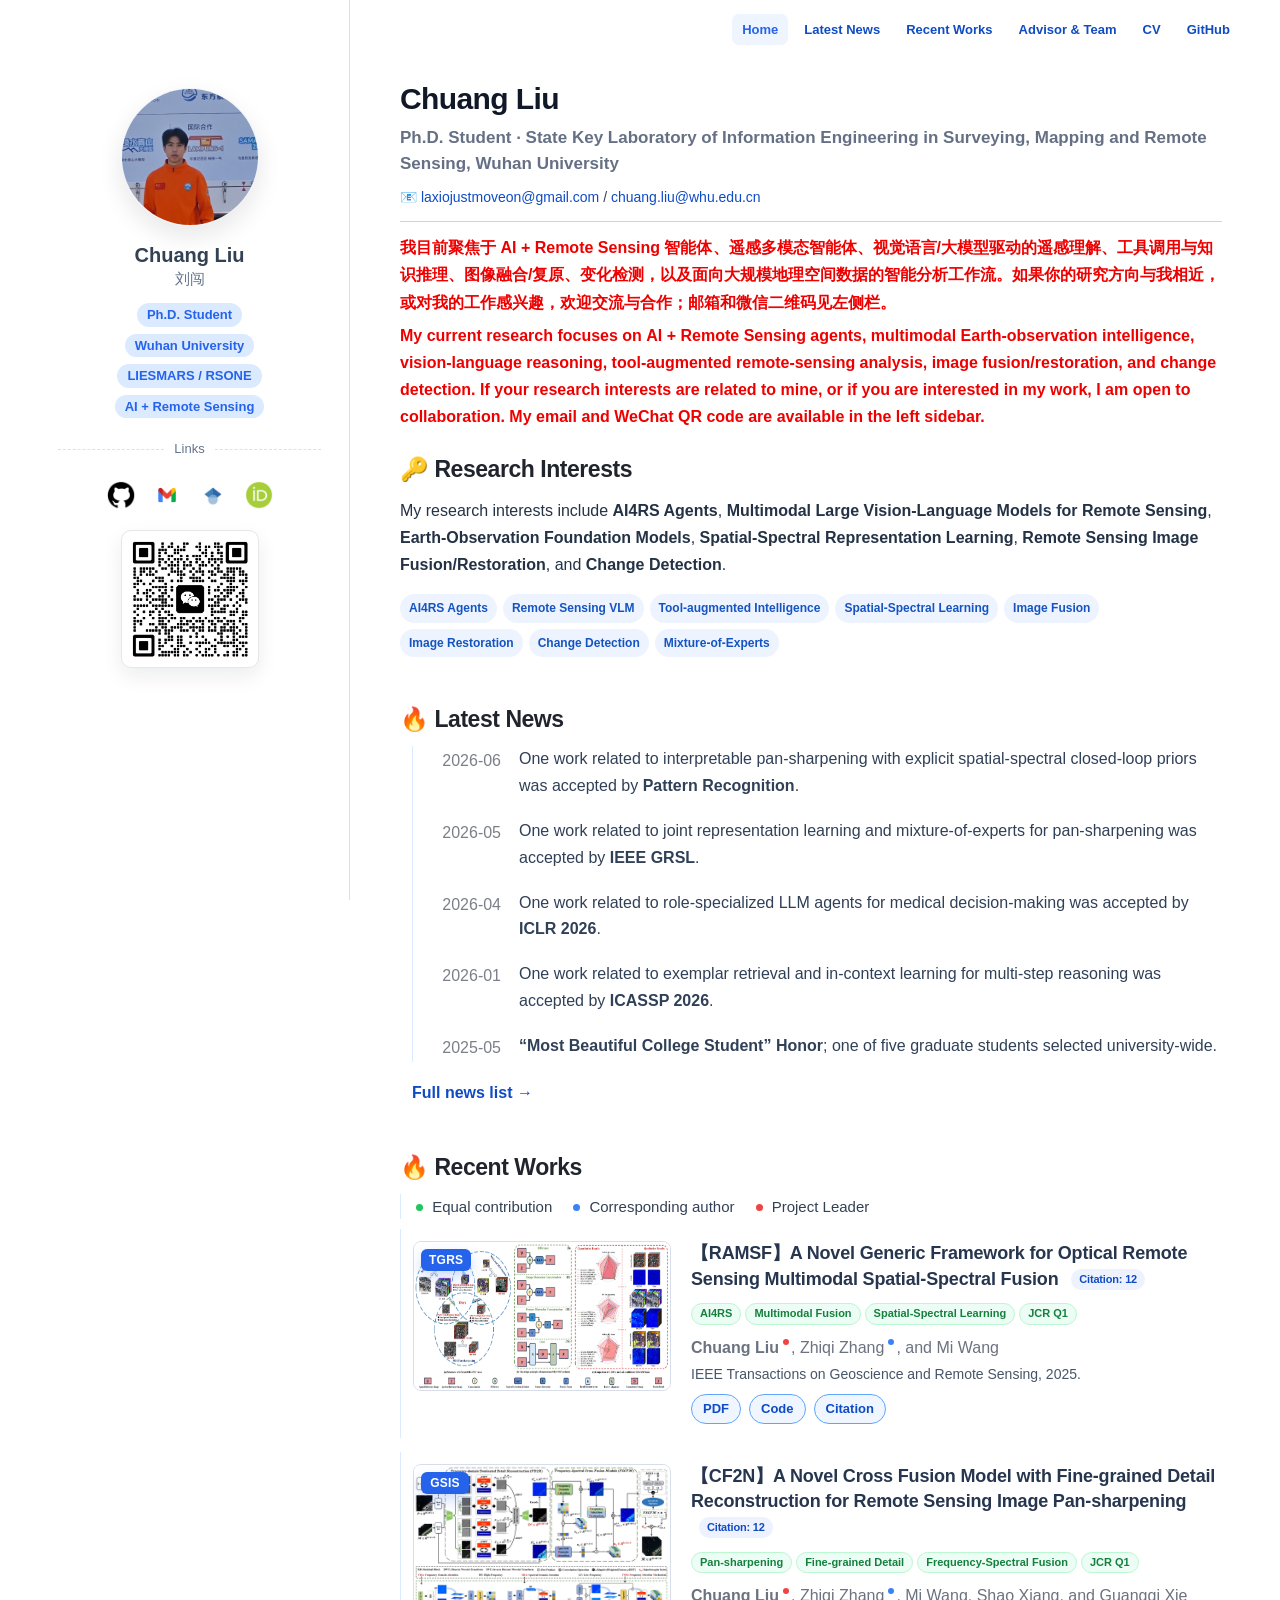
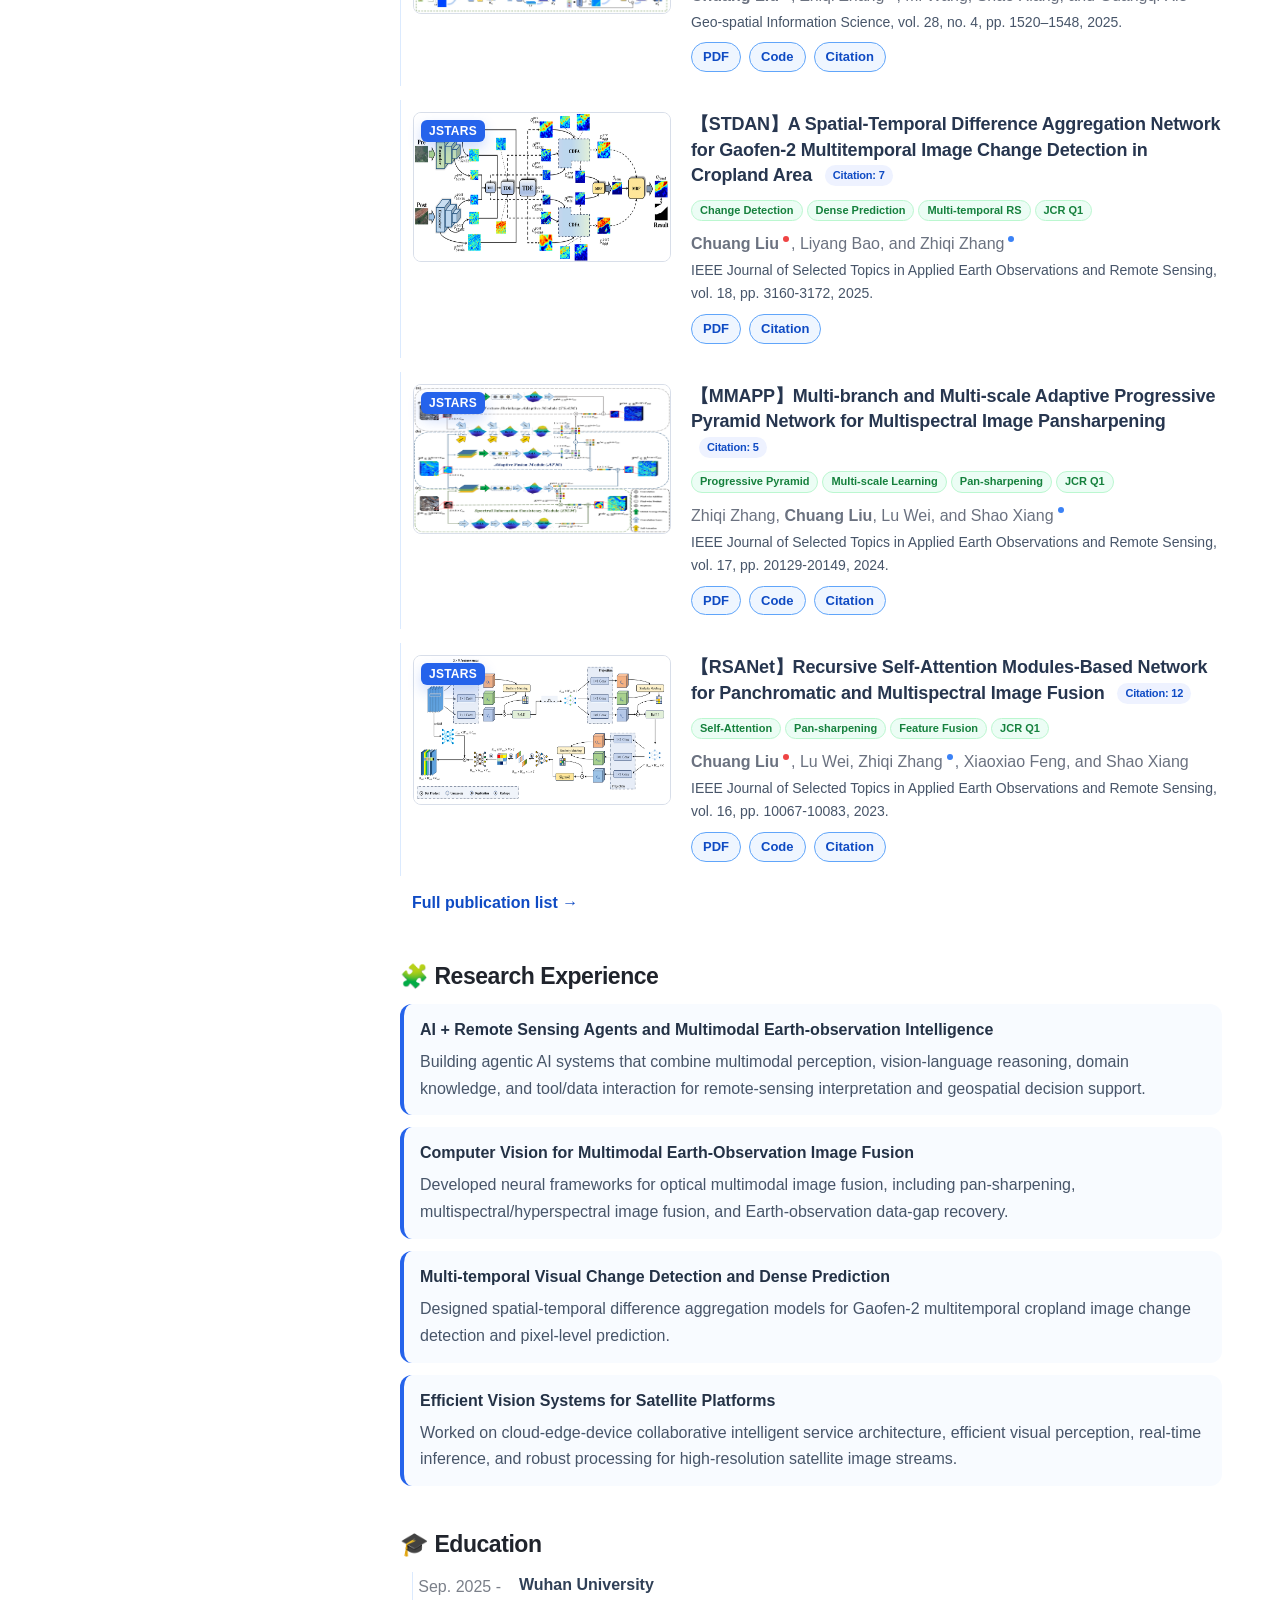
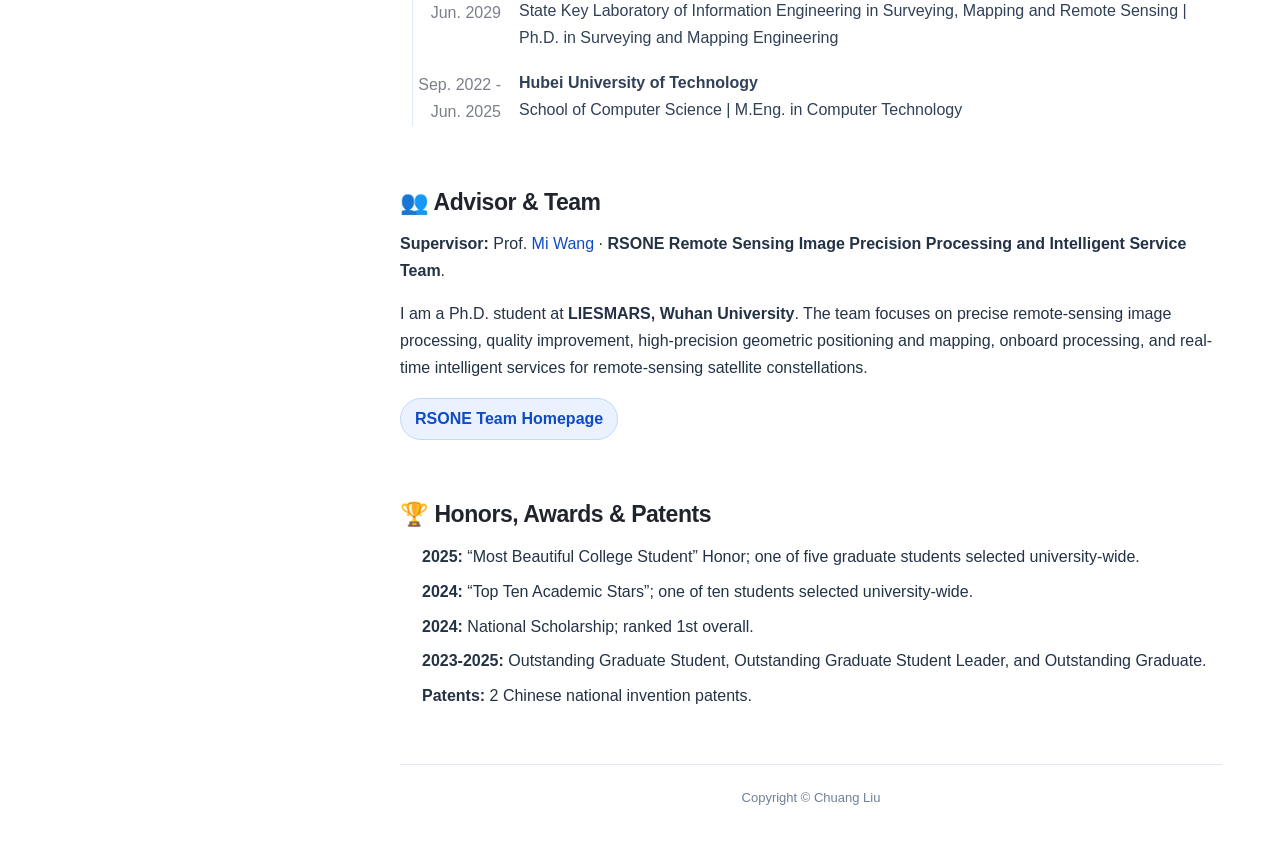
==== index.html @ 135b4ab1 "Initial homepage" ====
<!DOCTYPE html>

<html lang="en">
<head>
<meta charset="utf-8"/>
<meta content="width=device-width, initial-scale=1.0" name="viewport"/>
<meta content="Chuang Liu" name="author"/>
<meta content="Academic homepage of Chuang Liu, Ph.D. student at Wuhan University, focusing on AI + Remote Sensing agents and multimodal Earth-observation intelligence." name="description"/>
<title>Chuang Liu (刘闯)</title>
<link href="./files/materialize.min.css" media="screen,projection" rel="stylesheet" type="text/css"/>
<link href="./files/style.css" media="screen,projection" rel="stylesheet" type="text/css"/>
<link href="./files/custom.css" media="screen,projection" rel="stylesheet" type="text/css"/>
<link href="./images/favicon.svg" rel="shortcut icon"/>
</head>
<body class="split-layout">
<aside aria-label="Profile sidebar" class="profile-sidebar">
<img alt="Chuang Liu profile photo" class="sidebar-photo" src="./images/profile.jpg"/>
<h2 class="sidebar-name">Chuang Liu</h2>
<div class="sidebar-cn">刘闯</div>
<div class="side-badges">
<span>Ph.D. Student</span>
<span>Wuhan University</span>
<span>LIESMARS / RSONE</span>
<span>AI + Remote Sensing</span>
</div>
<div class="sidebar-divider"><span>Links</span></div>
<div class="sidebar-links">
<a href="https://github.com/JUSTM0VE0N" rel="noopener" target="_blank" title="GitHub"><img alt="GitHub" src="./images/icon-github.png"/></a>
<a href="mailto:laxiojustmoveon@gmail.com" title="Email"><img alt="Email" src="./images/icon-email.png"/></a>
<a href="https://scholar.google.com.hk/citations?user=1uEs4R8AAAAJ&amp;hl=zh-CN" rel="noopener" target="_blank" title="Google Scholar"><img alt="Google Scholar" src="./images/icon-google-scholar.png"/></a>
<a href="https://orcid.org/0009-0001-8246-3417" rel="noopener" target="_blank" title="ORCID"><img alt="ORCID" src="./images/icon-orcid.png"/></a>
</div>
<div aria-label="WeChat QR code" class="wechat-qr-block">
<img alt="WeChat QR code" src="./images/wechat-qr.jpg"/>
</div>
</aside>
<main class="main-panel">
<nav aria-label="Main navigation" class="top-menu">
<a class="active" href="#home">Home</a>
<a href="#news">Latest News</a>
<a href="#recent_works">Recent Works</a>
<a href="#team">Advisor &amp; Team</a>
<a href="./cv.html">CV</a>
<a class="github-mini" href="https://github.com/JUSTM0VE0N" rel="noopener" target="_blank" title="GitHub">GitHub</a>
</nav>
<section class="content-section intro-section scrollspy" id="home">
<h1>Chuang Liu</h1>
<p class="intro-role"><b>Ph.D. Student</b> · State Key Laboratory of Information Engineering in Surveying, Mapping and Remote Sensing, Wuhan University</p>
<p class="intro-email">📧 <a href="mailto:laxiojustmoveon@gmail.com">laxiojustmoveon@gmail.com</a> / <a href="mailto:chuang.liu@whu.edu.cn">chuang.liu@whu.edu.cn</a></p>
<div class="recruiting-note">
<p>我目前聚焦于 <b>AI + Remote Sensing 智能体</b>、遥感多模态智能体、视觉语言/大模型驱动的遥感理解、工具调用与知识推理、图像融合/复原、变化检测，以及面向大规模地理空间数据的智能分析工作流。如果你的研究方向与我相近，或对我的工作感兴趣，欢迎交流与合作；邮箱和微信二维码见左侧栏。</p>
<p>My current research focuses on <b>AI + Remote Sensing agents</b>, multimodal Earth-observation intelligence, vision-language reasoning, tool-augmented remote-sensing analysis, image fusion/restoration, and change detection. If your research interests are related to mine, or if you are interested in my work, I am open to collaboration. My email and WeChat QR code are available in the left sidebar.</p>
</div>
<h2>🔑 Research Interests</h2>
<p>My research interests include <b>AI4RS Agents</b>, <b>Multimodal Large Vision-Language Models for Remote Sensing</b>, <b>Earth-Observation Foundation Models</b>, <b>Spatial-Spectral Representation Learning</b>, <b>Remote Sensing Image Fusion/Restoration</b>, and <b>Change Detection</b>.</p>
<div class="interest-tags">
<span>AI4RS Agents</span>
<span>Remote Sensing VLM</span>
<span>Tool-augmented Intelligence</span>
<span>Spatial-Spectral Learning</span>
<span>Image Fusion</span>
<span>Image Restoration</span>
<span>Change Detection</span>
<span>Mixture-of-Experts</span>
</div>
</section>
<section class="content-section scrollspy" id="news">
<h2>🔥 Latest News</h2>
<div class="news-timeline">
<div class="news-row"><time>2026-06</time><p>One work related to interpretable pan-sharpening with explicit spatial-spectral closed-loop priors was accepted by <b>Pattern Recognition</b>.</p></div>
        <div class="news-row"><time>2026-05</time><p>One work related to joint representation learning and mixture-of-experts for pan-sharpening was accepted by <b>IEEE GRSL</b>.</p></div>
        <div class="news-row"><time>2026-04</time><p>One work related to role-specialized LLM agents for medical decision-making was accepted by <b>ICLR 2026</b>.</p></div>
        <div class="news-row"><time>2026-01</time><p>One work related to exemplar retrieval and in-context learning for multi-step reasoning was accepted by <b>ICASSP 2026</b>.</p></div>
        <div class="news-row"><time>2025-05</time><p><b>“Most Beautiful College Student” Honor</b>; one of five graduate students selected university-wide.</p></div>
</div>
<p class="full-list-link"><a href="./news.html">Full news list →</a></p>
</section>
<section class="content-section scrollspy" id="recent_works">
<h2>🔥 Recent Works</h2>
<div aria-label="Author role legend" class="paper-legend">
<span><i class="role-dot equal"></i> Equal contribution</span>
<span><i class="role-dot corr"></i> Corresponding author</span>
<span><i class="role-dot lead"></i> Project Leader</span>
</div>
<article class="work-card">
<div class="work-thumb"><span class="venue-badge">TGRS</span><img alt="RAMSF thumbnail" src="./images/ramsf_thumb.png"/></div>
<div class="work-body">
<div class="work-title">【RAMSF】A Novel Generic Framework for Optical Remote Sensing Multimodal Spatial-Spectral Fusion <a class="citation-badge scholar-citation" href="https://scholar.google.com.hk/citations?hl=zh-CN&amp;user=1uEs4R8AAAAJ&amp;view_op=list_works&amp;sortby=pubdate" rel="noopener" target="_blank">Citation: 12</a></div>
<div class="work-tags"><span>AI4RS</span><span>Multimodal Fusion</span><span>Spatial-Spectral Learning</span><span>JCR Q1</span></div>
<div class="work-authors"><b>Chuang Liu</b><sup class="role-dot lead"></sup>, Zhiqi Zhang<sup class="role-dot corr"></sup>, and Mi Wang</div>
<div class="work-venue">IEEE Transactions on Geoscience and Remote Sensing, 2025.</div>
<div class="work-links"><a href="./papers/ramsf.pdf" rel="noopener" target="_blank">PDF</a><a href="https://github.com/JUSTM0VE0N/RAMSF" rel="noopener" target="_blank">Code</a><a href="./citations/ramsf.bib" rel="noopener" target="_blank">Citation</a></div>
</div>
</article>
<article class="work-card">
<div class="work-thumb"><span class="venue-badge">GSIS</span><img alt="CF2N thumbnail" src="./images/cf2n_thumb.png"/></div>
<div class="work-body">
<div class="work-title">【CF2N】A Novel Cross Fusion Model with Fine-grained Detail Reconstruction for Remote Sensing Image Pan-sharpening <a class="citation-badge scholar-citation" href="https://scholar.google.com.hk/citations?hl=zh-CN&amp;user=1uEs4R8AAAAJ&amp;view_op=list_works&amp;sortby=pubdate" rel="noopener" target="_blank">Citation: 12</a></div>
<div class="work-tags"><span>Pan-sharpening</span><span>Fine-grained Detail</span><span>Frequency-Spectral Fusion</span><span>JCR Q1</span></div>
<div class="work-authors"><b>Chuang Liu</b><sup class="role-dot lead"></sup>, Zhiqi Zhang<sup class="role-dot corr"></sup>, Mi Wang, Shao Xiang, and Guangqi Xie</div>
<div class="work-venue">Geo-spatial Information Science, vol. 28, no. 4, pp. 1520&ndash;1548, 2025.</div>
<div class="work-links"><a href="./papers/cf2n.pdf" rel="noopener" target="_blank">PDF</a><a href="https://github.com/JUSTM0VE0N/CF2N" rel="noopener" target="_blank">Code</a><a href="./citations/cf2n.bib" rel="noopener" target="_blank">Citation</a></div>
</div>
</article>
<article class="work-card">
<div class="work-thumb"><span class="venue-badge">JSTARS</span><img alt="STDAN thumbnail" src="./images/stdan_thumb.png"/></div>
<div class="work-body">
<div class="work-title">【STDAN】A Spatial-Temporal Difference Aggregation Network for Gaofen-2 Multitemporal Image Change Detection in Cropland Area <a class="citation-badge scholar-citation" href="https://scholar.google.com.hk/citations?hl=zh-CN&amp;user=1uEs4R8AAAAJ&amp;view_op=list_works&amp;sortby=pubdate" rel="noopener" target="_blank">Citation: 7</a></div>
<div class="work-tags"><span>Change Detection</span><span>Dense Prediction</span><span>Multi-temporal RS</span><span>JCR Q1</span></div>
<div class="work-authors"><b>Chuang Liu</b><sup class="role-dot lead"></sup>, Liyang Bao, and Zhiqi Zhang<sup class="role-dot corr"></sup></div>
<div class="work-venue">IEEE Journal of Selected Topics in Applied Earth Observations and Remote Sensing, vol. 18, pp. 3160-3172, 2025.</div>
<div class="work-links"><a href="./papers/stdan.pdf" rel="noopener" target="_blank">PDF</a><a href="./citations/stdan.bib" rel="noopener" target="_blank">Citation</a></div>
</div>
</article>
<article class="work-card">
<div class="work-thumb"><span class="venue-badge">JSTARS</span><img alt="MMAPP thumbnail" src="./images/mmapp_thumb.png"/></div>
<div class="work-body">
<div class="work-title">【MMAPP】Multi-branch and Multi-scale Adaptive Progressive Pyramid Network for Multispectral Image Pansharpening <a class="citation-badge scholar-citation" href="https://scholar.google.com.hk/citations?hl=zh-CN&amp;user=1uEs4R8AAAAJ&amp;view_op=list_works&amp;sortby=pubdate" rel="noopener" target="_blank">Citation: 5</a></div>
<div class="work-tags"><span>Progressive Pyramid</span><span>Multi-scale Learning</span><span>Pan-sharpening</span><span>JCR Q1</span></div>
<div class="work-authors">Zhiqi Zhang, <b>Chuang Liu</b>, Lu Wei, and Shao Xiang<sup class="role-dot corr"></sup></div>
<div class="work-venue">IEEE Journal of Selected Topics in Applied Earth Observations and Remote Sensing, vol. 17, pp. 20129-20149, 2024.</div>
<div class="work-links"><a href="./papers/mmapp.pdf" rel="noopener" target="_blank">PDF</a><a href="https://github.com/JUSTM0VE0N/MMAPP" rel="noopener" target="_blank">Code</a><a href="./citations/mmapp.bib" rel="noopener" target="_blank">Citation</a></div>
</div>
</article>
<article class="work-card">
<div class="work-thumb"><span class="venue-badge">JSTARS</span><img alt="RSANet thumbnail" src="./images/rsanet_thumb.png"/></div>
<div class="work-body">
<div class="work-title">【RSANet】Recursive Self-Attention Modules-Based Network for Panchromatic and Multispectral Image Fusion <a class="citation-badge scholar-citation" href="https://scholar.google.com.hk/citations?hl=zh-CN&amp;user=1uEs4R8AAAAJ&amp;view_op=list_works&amp;sortby=pubdate" rel="noopener" target="_blank">Citation: 12</a></div>
<div class="work-tags"><span>Self-Attention</span><span>Pan-sharpening</span><span>Feature Fusion</span><span>JCR Q1</span></div>
<div class="work-authors"><b>Chuang Liu</b><sup class="role-dot lead"></sup>, Lu Wei, Zhiqi Zhang<sup class="role-dot corr"></sup>, Xiaoxiao Feng, and Shao Xiang</div>
<div class="work-venue">IEEE Journal of Selected Topics in Applied Earth Observations and Remote Sensing, vol. 16, pp. 10067-10083, 2023.</div>
<div class="work-links"><a href="./papers/rsanet.pdf" rel="noopener" target="_blank">PDF</a><a href="https://github.com/JUSTM0VE0N/RSANet" rel="noopener" target="_blank">Code</a><a href="./citations/rsanet.bib" rel="noopener" target="_blank">Citation</a></div>
</div>
</article>
<p class="full-list-link"><a href="./publications.html">Full publication list →</a></p>
</section>
<section class="content-section scrollspy" id="experience">
<h2>🧩 Research Experience</h2>
<div class="experience-list">
<div class="experience-card"><b>AI + Remote Sensing Agents and Multimodal Earth-observation Intelligence</b><p>Building agentic AI systems that combine multimodal perception, vision-language reasoning, domain knowledge, and tool/data interaction for remote-sensing interpretation and geospatial decision support.</p></div>
<div class="experience-card"><b>Computer Vision for Multimodal Earth-Observation Image Fusion</b><p>Developed neural frameworks for optical multimodal image fusion, including pan-sharpening, multispectral/hyperspectral image fusion, and Earth-observation data-gap recovery.</p></div>
<div class="experience-card"><b>Multi-temporal Visual Change Detection and Dense Prediction</b><p>Designed spatial-temporal difference aggregation models for Gaofen-2 multitemporal cropland image change detection and pixel-level prediction.</p></div>
<div class="experience-card"><b>Efficient Vision Systems for Satellite Platforms</b><p>Worked on cloud-edge-device collaborative intelligent service architecture, efficient visual perception, real-time inference, and robust processing for high-resolution satellite image streams.</p></div>
</div>
</section>
<section class="content-section scrollspy" id="education">
<h2>🎓 Education</h2>
<div class="timeline-list">
<!--<div class="timeline-row"><time>Jul. 2026 - Aug. 2026</time><p><b>Nanyang Technological University, Singapore</b><br/>College of Computing and Data Science | Elite Program / Summer Program</p></div>-->
<div class="timeline-row"><time>Sep. 2025 - Jun. 2029</time><p><b>Wuhan University</b><br/>State Key Laboratory of Information Engineering in Surveying, Mapping and Remote Sensing | Ph.D. in Surveying and Mapping Engineering</p></div>
<div class="timeline-row"><time>Sep. 2022 - Jun. 2025</time><p><b>Hubei University of Technology</b><br/>School of Computer Science | M.Eng. in Computer Technology</p></div>
<!--<div class="timeline-row"><time>Sep. 2018 - Jun. 2022</time><p><b>China University of Geosciences, Jiangcheng College</b><br/>B.Eng. in Computer Science and Technology</p></div>-->
</div>
</section>
<section class="content-section scrollspy" id="team">
<h2>👥 Advisor &amp; Team</h2>
<p><b>Supervisor:</b> Prof. <a href="https://rsone.whu.edu.cn/home/index/list.html?id=8" rel="noopener" target="_blank">Mi Wang</a> · <b>RSONE Remote Sensing Image Precision Processing and Intelligent Service Team</b>.</p>
<p>I am a Ph.D. student at <b>LIESMARS, Wuhan University</b>. The team focuses on precise remote-sensing image processing, quality improvement, high-precision geometric positioning and mapping, onboard processing, and real-time intelligent services for remote-sensing satellite constellations.</p>
<p><a class="blue-button" href="https://rsone.whu.edu.cn/home/index/list.html?id=1" rel="noopener" target="_blank">RSONE Team Homepage</a></p>
</section>
<section class="content-section scrollspy" id="awards">
<h2>🏆 Honors, Awards &amp; Patents</h2>
<ul class="compact-list">
<!--<li><b>2025:</b> BYD Scholarship; ranked 1st overall in the State Key Laboratory.</li>-->
<li><b>2025:</b> “Most Beautiful College Student” Honor; one of five graduate students selected university-wide.</li>
<li><b>2024:</b> “Top Ten Academic Stars”; one of ten students selected university-wide.</li>
<li><b>2024:</b> National Scholarship; ranked 1st overall.</li>
<li><b>2023-2025:</b> Outstanding Graduate Student, Outstanding Graduate Student Leader, and Outstanding Graduate.</li>
<li><b>Patents:</b> 2 Chinese national invention patents.</li>
</ul>
</section>
<footer class="site-footer">Copyright © Chuang Liu</footer>
</main>
</body>
</html>
---- files/style.css ----
/* Custom Stylesheet */
/**
 * Use this file to override Materialize files so you can update
 * the core Materialize files in the future
 *
 * Made By MaterializeCSS.com
 */
html{
 }
body{
    font-family: Palatino Linotype, Helvetica Neue, Helvetica, Arial, sans-serif;
    font-size: 13pt;
}
.profile-section{
    background: #f7f7f7;
}

.news-section{
    background: #f7f7f7;
}

.projects-section{
    background: #f7f7f7;
}


.title{
    font-size: 20pt;
    font-weight: bold;
}
.subtitle{
    font-size: 16pt;
    font-weight: bold;
}


.nav-item{
    font-size: 12pt !important;
    color: black;
}

.nav-menu{
  color:black;
}

.cover-block {
  padding-top: 50px;
}

.profile-link{
  font-size: 13pt;
}

.profile-link a {
  color: white;
}
.profile-link a:hover {
  color: #DDDDDD;
}

.profile-block {
    background-color: #fff;
    transition: box-shadow .25s;
    border-radius: 20px;
}

.profile-image-block {
    vertical-align: middle;
}

.profile-content-block{
    color: white;
    padding-top: 10px !important;
}

.profile-photo{
    border-radius: 125px !important;
    border-color: white;
    margin: 10px;
}

.profile-name{
  font-size: 32px;
  font-weight: bold;

  font-family: Palatino Linotype, Helvetica Neue, Helvetica, Arial, sans-serif;
}

.about-card{
    border-radius: 40px;
}


.social-photo{
    width: 70px !important;
    margin-right: 10px;
    padding-bottom: 10px;
}

.social-photo{
    -webkit-transition: all 0.25s ease; /* Safari and Chrome */
    -moz-transition: all 0.25s ease; /* Firefox */
    -o-transition: all 0.25s ease; /* IE 9 */
    -ms-transition: all 0.25s ease; /* Opera */
    transition: all 0.25s ease;
}
.social-photo:hover {
    -webkit-transform:scale(1.2); /* Safari and Chrome */
    -moz-transform:scale(1.2); /* Firefox */
    -ms-transform:scale(1.2); /* IE 9 */
    -o-transform:scale(1.2); /* Opera */
     transform:scale(1.2);
}


.collection {
    border: 0px !important;
}
.collection-item{
    border: 0px !important;
}

.icon {
    width: 15px;
    margin-right: 5px;
    vertical-align: middle;
}
.news-date {
    width: 120px !important;
}

.test{
    border: 10px solid;
}


.parallax-container {
  min-height: 380px;
  line-height: 0;
  height: auto;
  color: rgba(255,255,255,.9);
}
  .parallax-container .section {
    width: 100%;
  }

@media only screen and (max-width : 992px) {
  .parallax-container .section {
    position: absolute;
    top: 40%;
  }
  #home .section {
    top: 10%;
  }
}

@media only screen and (max-width : 600px) {
  #home .section {
    top: 10%;
  }
}

@media only screen and (max-width : 992px) {
  .profile-content-block {
    text-align: center;
  }
}


.paper-title{
  font-size: 20px;
  font-weight: bold;
  color: black;
}

.paper-author{
  font-size: 16px !important;
  margin-top: 10px;
}

.paper-conf{
  font-size: 16px !important;
  font-style: italic !important;
}

a {
  color: #002db3;
}
a:hover{
  color: #3366ff;
}

.publication-hr{
  border: 0;
  border-top: 1px solid #DDDDDD;
}
---- files/custom.css ----
:root {
  --ink: #0f172a;
  --muted: #475569;
  --line: #dbe3ea;
  --soft: #f8fafc;
  --blue: #0369a1;
}
html { scroll-behavior: smooth; }
body { color: var(--ink); line-height: 1.72; }
nav ul a { padding: 0 9px; color: #263238; font-weight: 500; }
nav ul a.active { color: #0277bd; border-bottom: 3px solid #0277bd; }
.parallax-container { min-height: 560px; }
.cover-block { padding-top: 105px; }
.profile-content-block { text-shadow: 0 2px 10px rgba(0,0,0,.35); }
.profile-name { font-size: 2.2rem; font-weight: 700; }
.profile-link a { color: #e1f5fe; text-decoration: underline; }
.profile-photo { width: 260px; height: 260px; object-fit: cover; border-radius: 16px; background: white; border: 5px solid rgba(255,255,255,.85); }
.social-photo { width: 38px; height: 38px; object-fit: contain; margin-right: 10px; vertical-align: middle; border-radius: 8px; background: rgba(255,255,255,.9); padding: 2px; }
.social-pill { display: inline-flex; align-items: center; height: 38px; padding: 0 12px; border-radius: 8px; background: rgba(255,255,255,.92); color: #166534 !important; font-weight: 800; vertical-align: middle; text-shadow: none; }
.section { padding-top: 30px; padding-bottom: 32px; }
.about-section, .education-section, .awards-section { background: #ffffff; }
.news-section, .projects-section, .preprints-section, .collab-section { background: var(--soft); }
.title { font-size: 2.0rem; font-weight: 700; letter-spacing: .01em; }
.highlight-note {
  border-left: 5px solid #0284c7;
  background: #eff6ff;
  padding: 16px 20px;
  border-radius: 12px;
  line-height: 1.75;
}
.chinese-note { font-size: 1.03rem; }
.meta-chip {
  display: inline-block;
  background: #e0f2fe;
  color: #075985;
  border-radius: 999px;
  padding: 4px 11px;
  margin: 4px 4px 4px 0;
  font-size: 13px;
  font-weight: 600;
}
.paper-card, .project-card, .timeline-card {
  background: #fff;
  border: 1px solid var(--line);
  border-radius: 18px;
  padding: 18px;
  margin: 14px 0;
  box-shadow: 0 10px 22px rgba(15, 23, 42, .045);
}
.paper-topic { color: var(--blue); font-weight: 800; font-size: 13px; text-transform: uppercase; letter-spacing: .035em; }
.paper-title { font-size: 1.12rem; font-weight: 750; margin: 5px 0; }
.paper-author { color: #334155; }
.paper-conf { color: #475569; }
.paper-links a, .project-links a { margin-right: 12px; font-weight: 700; }
.project-thumb { width: 100%; border-radius: 14px; border: 1px solid #e2e8f0; }
.project-card { min-height: 328px; }
.timeline-date { color: var(--blue); font-weight: 800; margin-bottom: 3px; }
.news-list li { margin: 9px 0; }
.patent-list li, .publication-list li { margin: 9px 0; }
.more-link { font-weight: 800; }
.cv-header { display: grid; grid-template-columns: 150px 1fr; gap: 24px; align-items: start; }
.cv-header img { width: 150px; height: 150px; object-fit: cover; border-radius: 16px; border: 1px solid var(--line); }
.footer-copyright { padding: 18px; }
.todo-table td:first-child { font-weight: 700; width: 190px; }
@media only screen and (max-width: 992px) {
  .parallax-container { min-height: 680px; }
  .cover-block { padding-top: 70px; }
  nav ul.left { overflow-x: auto; white-space: nowrap; width: 100%; }
  nav ul.left li { float: none; display: inline-block; }
}
@media only screen and (max-width: 600px) {
  .profile-photo { width: 210px; height: 210px; }
  .profile-name { font-size: 1.8rem; }
  .cv-header { grid-template-columns: 1fr; }
}

/* Readability fix for the homepage hero section. */
#home {
  position: relative;
  background: linear-gradient(120deg, rgba(3, 21, 37, 0.92), rgba(12, 74, 110, 0.82)), url("../images/homepage_bg_remote_sensing.svg") center center / cover no-repeat;
}
#home .container {
  position: relative;
  z-index: 2;
}
#home .parallax {
  display: none;
}
.profile-content-block {
  color: #f8fafc;
  background: rgba(2, 6, 23, 0.58);
  border: 1px solid rgba(255, 255, 255, 0.22);
  border-radius: 18px;
  padding: 22px 26px !important;
  box-shadow: 0 18px 45px rgba(15, 23, 42, 0.22);
  text-shadow: none;
}
.profile-content-block hr {
  border: 0;
  border-top: 1px solid rgba(255, 255, 255, 0.38);
}
.profile-link {
  color: #f8fafc;
}
.profile-link a {
  color: #bae6fd;
  font-weight: 700;
  text-decoration: none;
}
.profile-link a:hover {
  color: #ffffff;
  text-decoration: underline;
}
.profile-name {
  color: #ffffff;
  text-shadow: 0 2px 8px rgba(0, 0, 0, 0.3);
}
@media only screen and (max-width: 992px) {
  .profile-content-block {
    margin-top: 18px;
  }
}

/* Consistent icon links in the homepage hero section. */
.social-links {
  display: flex;
  align-items: center;
  gap: 12px;
  margin-top: 18px;
  flex-wrap: wrap;
}
.social-icon-link {
  width: 44px;
  height: 44px;
  display: inline-flex;
  align-items: center;
  justify-content: center;
  border-radius: 10px;
  background: rgba(255,255,255,.94);
  box-shadow: 0 6px 18px rgba(15,23,42,.18);
  text-decoration: none !important;
  overflow: hidden;
  box-sizing: border-box;
}
.social-icon {
  width: 44px;
  height: 44px;
  object-fit: contain;
  display: block;
  border-radius: 10px;
  padding: 5px;
  background: rgba(255,255,255,.94);
  box-sizing: border-box;
}
.social-icon-text {
  display: inline-flex;
  align-items: center;
  justify-content: center;
  color: #166534;
  font-size: 10px;
  line-height: 1;
  font-weight: 900;
  letter-spacing: .02em;
  text-shadow: none;
}
.social-icon-link:hover {
  transform: translateY(-1px);
  box-shadow: 0 10px 24px rgba(15,23,42,.22);
}

/* Recent Works layout, inspired by compact academic publication lists. */
.paper-legend {
  display: flex;
  align-items: center;
  gap: 18px;
  flex-wrap: wrap;
  margin: 8px 0 14px;
  color: #334155;
  font-size: 1rem;
}
.role-dot {
  display: inline-block;
  width: 7px;
  height: 7px;
  border-radius: 50%;
  vertical-align: middle;
  margin: 0 5px 1px 3px;
}
.role-dot.equal { background: #22c55e; }
.role-dot.corr { background: #3b82f6; }
.role-dot.lead { background: #ef4444; }
sup.role-dot {
  width: 6px;
  height: 6px;
  margin-left: 4px;
  margin-right: 2px;
  position: relative;
  top: -0.45em;
}
.work-card {
  display: grid;
  grid-template-columns: 270px minmax(0, 1fr);
  gap: 18px;
  align-items: start;
  padding: 12px 0 14px 0;
  margin: 10px 0 14px;
  border-left: 1px solid #dbeafe;
  background: transparent;
  box-shadow: none;
}
.work-thumb {
  padding-left: 12px;
}
.work-thumb img {
  width: 100%;
  height: 118px;
  object-fit: cover;
  border-radius: 8px;
  border: 1px solid #e2e8f0;
  background: #fff;
}
.work-title {
  color: #27364f;
  font-size: 1.24rem;
  line-height: 1.42;
  font-weight: 700;
  letter-spacing: -.01em;
}
.citation-badge {
  display: inline-block;
  font-size: 11px;
  line-height: 1;
  padding: 5px 8px;
  border-radius: 999px;
  color: #1d4ed8;
  background: #eef2ff;
  font-weight: 800;
  vertical-align: middle;
  white-space: nowrap;
}
.work-tags {
  margin: 7px 0 6px;
}
.work-tags span {
  display: inline-block;
  margin: 0 4px 5px 0;
  padding: 3px 9px;
  border-radius: 999px;
  border: 1px solid #bbf7d0;
  background: #ecfdf5;
  color: #15803d;
  font-size: 12px;
  line-height: 1.2;
  font-weight: 600;
}
.work-authors {
  color: #697386;
  font-size: 1.02rem;
  line-height: 1.5;
}
.work-venue {
  color: #475569;
  font-size: .96rem;
  margin-top: 2px;
}
.work-links {
  margin-top: 8px;
}
.work-links a {
  display: inline-block;
  margin-right: 8px;
  padding: 3px 11px;
  border: 1px solid #60a5fa;
  border-radius: 999px;
  color: #2563eb;
  background: #eff6ff;
  font-weight: 800;
  font-size: 13px;
  text-decoration: none;
}
.work-links a:hover {
  background: #dbeafe;
  text-decoration: none;
}
.work-links .disabled-link {
  color: #94a3b8;
  border-color: #cbd5e1;
  background: #f8fafc;
  cursor: default;
  pointer-events: none;
}
.compact-work .work-thumb img {
  height: 96px;
}
.compact-work .work-title {
  font-size: 1.12rem;
}
@media only screen and (max-width: 800px) {
  .work-card {
    grid-template-columns: 1fr;
    gap: 10px;
    border-left: none;
    border-top: 1px solid #dbeafe;
    padding-top: 16px;
  }
  .work-thumb {
    padding-left: 0;
  }
  .work-thumb img {
    max-width: 360px;
    height: auto;
  }
  .work-title {
    font-size: 1.12rem;
  }
}

/* Split academic homepage layout inspired by compact lab/profile pages. */
body.split-layout {
  margin: 0;
  background: #ffffff;
  color: #243246;
  font-family: -apple-system, BlinkMacSystemFont, "Segoe UI", "Helvetica Neue", Arial, "Noto Sans", "PingFang SC", "Microsoft YaHei", sans-serif;
  font-size: 16px;
  line-height: 1.68;
}
body.split-layout a {
  color: #0f4bc4;
  text-decoration: none;
}
body.split-layout a:hover {
  color: #2563eb;
  text-decoration: underline;
}
.profile-sidebar {
  position: fixed;
  inset: 0 auto 0 0;
  width: 330px;
  padding: 44px 34px 28px;
  border-right: 1px solid #d9dee8;
  background: #fff;
  text-align: center;
  overflow-y: auto;
  z-index: 10;
}
.sidebar-brand {
  margin-bottom: 34px;
  line-height: 1.15;
}
.brand-title {
  font-size: 31px;
  font-weight: 900;
  color: #9a3f05;
  letter-spacing: -.03em;
}
.brand-subtitle {
  margin-top: 4px;
  font-size: 20px;
  color: #a33f0a;
  font-weight: 800;
}
.sidebar-photo {
  width: 138px;
  height: 138px;
  object-fit: cover;
  border-radius: 50%;
  border: 1px solid #eef2f7;
  box-shadow: 0 10px 25px rgba(15, 23, 42, .10);
  margin: 6px auto 18px;
  display: block;
}
.sidebar-name {
  font-size: 20px;
  font-weight: 800;
  color: #334155;
  margin: 8px 0 0;
}
.sidebar-cn {
  color: #64748b;
  font-size: 15px;
  margin-bottom: 8px;
}
.side-badges {
  display: flex;
  flex-direction: column;
  align-items: center;
  gap: 7px;
  margin: 12px 0 20px;
}
.side-badges span {
  color: #2563eb;
  background: #dbeafe;
  border-radius: 999px;
  padding: 3px 10px;
  font-size: 13px;
  line-height: 1.35;
  font-weight: 600;
}
.sidebar-divider {
  margin: 16px 0 18px;
  color: #64748b;
  font-size: 13px;
  display: flex;
  align-items: center;
  gap: 10px;
}
.sidebar-divider::before,
.sidebar-divider::after {
  content: "";
  height: 1px;
  flex: 1;
  border-top: 1px dashed #dbe3ea;
}
.sidebar-links {
  display: flex;
  justify-content: center;
  align-items: center;
  gap: 12px;
  flex-wrap: wrap;
}
.sidebar-links a {
  width: 32px;
  height: 32px;
  display: inline-flex;
  align-items: center;
  justify-content: center;
  overflow: hidden;
  border-radius: 9px;
  transition: transform .18s ease, box-shadow .18s ease;
  background: #fff;
}
.sidebar-links a:hover {
  transform: translateY(-2px);
  box-shadow: 0 7px 18px rgba(15, 23, 42, .13);
  text-decoration: none;
}
.sidebar-links img {
  width: 32px;
  height: 32px;
  object-fit: contain;
  border-radius: 8px;
  display: block;
}
.main-panel {
  margin-left: 330px;
  width: calc(100% - 330px);
  min-height: 100vh;
  background: #fff;
  padding: 14px 46px 36px;
}
.top-menu {
  position: sticky;
  top: 0;
  z-index: 8;
  height: auto;
  line-height: 1;
  box-shadow: none;
  background: rgba(255, 255, 255, .94);
  backdrop-filter: blur(8px);
  display: flex;
  justify-content: flex-end;
  align-items: center;
  gap: 6px;
  padding: 0 0 28px;
}
.top-menu a {
  display: inline-flex;
  align-items: center;
  justify-content: center;
  min-height: 31px;
  color: #52627a;
  font-size: 13px;
  font-weight: 600;
  padding: 7px 10px;
  border-radius: 7px;
}
.top-menu a:hover,
.top-menu a.active {
  background: #eef5ff;
  color: #2563eb;
  text-decoration: none;
}
.github-mini {
  font-weight: 800 !important;
}
.content-section {
  max-width: 930px;
  padding: 8px 0 22px;
  margin: 0 auto;
  background: transparent !important;
}
body.split-layout #home {
  position: relative;
  min-height: 0;
  color: #243246;
  background: transparent !important;
}
.intro-section h1 {
  margin: 0 0 8px;
  color: #111827;
  font-size: 30px;
  line-height: 1.2;
  font-weight: 900;
  letter-spacing: -.02em;
}
.intro-role {
  color: #667085;
  font-size: 17px;
  line-height: 1.55;
  margin: 3px 0;
  font-weight: 650;
}
.intro-email {
  color: #334155;
  font-size: 14px;
  margin: 8px 0 12px;
  padding-bottom: 12px;
  border-bottom: 1px solid #cbd5e1;
}
.recruiting-note {
  color: #ef0000;
  font-size: 16px;
  line-height: 1.7;
  font-weight: 750;
  margin: 10px 0 26px;
}
.recruiting-note p {
  margin: 6px 0;
}
.content-section h2 {
  margin: 16px 0 14px;
  color: #20242c;
  font-size: 23px;
  font-weight: 900;
  letter-spacing: -.02em;
}
.interest-tags {
  display: flex;
  gap: 6px;
  flex-wrap: wrap;
  margin: 12px 0 4px;
}
.interest-tags span {
  display: inline-flex;
  align-items: center;
  border-radius: 999px;
  background: #edf4ff;
  color: #1554c0;
  font-size: 12px;
  font-weight: 700;
  padding: 4px 9px;
}
.news-timeline,
.timeline-list {
  border-left: 1px solid #dbeafe;
  margin-left: 12px;
  padding-left: 0;
}
.news-row,
.timeline-row {
  display: grid;
  grid-template-columns: 88px minmax(0, 1fr);
  gap: 18px;
  margin: 0 0 18px;
}
.news-row time,
.timeline-row time {
  color: #7a7f89;
  font-size: 16px;
  text-align: right;
  padding-top: 2px;
}
.news-row p,
.timeline-row p {
  margin: 0;
  color: #304057;
}
.paper-legend {
  border-left: 1px solid #dbeafe;
  padding-left: 12px;
  margin: 4px 0 6px;
}
.work-card {
  display: grid;
  grid-template-columns: 250px minmax(0, 1fr);
  gap: 20px;
  align-items: start;
  padding: 12px 0 14px 0;
  margin: 10px 0 14px;
  border-left: 1px solid #dbeafe;
  background: transparent;
  box-shadow: none;
}
.work-thumb {
  padding-left: 12px;
}
.work-thumb img {
  width: 100%;
  height: 116px;
  object-fit: cover;
  border-radius: 8px;
  border: 1px solid #d8dee9;
  background: #fff;
}
.work-title {
  color: #27364f;
  font-size: 18px;
  line-height: 1.42;
  font-weight: 700;
  letter-spacing: -.01em;
}
.work-authors {
  color: #6b7280;
  font-size: 16px;
  line-height: 1.5;
}
.work-venue {
  color: #475569;
  font-size: 14px;
  margin-top: 3px;
}
.work-tags span {
  font-size: 11px;
  padding: 3px 8px;
}
.experience-list {
  display: grid;
  gap: 12px;
}
.experience-card {
  border-left: 4px solid #2563eb;
  background: #f8fbff;
  border-radius: 12px;
  padding: 13px 16px;
}
.experience-card p {
  margin: 5px 0 0;
  color: #475569;
}
.blue-button {
  display: inline-flex;
  align-items: center;
  justify-content: center;
  background: #eaf2ff;
  color: #0f4bc4 !important;
  border: 1px solid #bfdbfe;
  border-radius: 999px;
  padding: 7px 14px;
  font-weight: 800;
}
.blue-button:hover {
  background: #dbeafe;
  text-decoration: none !important;
}
.compact-list {
  padding-left: 22px;
}
.compact-list li {
  margin: 8px 0;
}
.more-line a {
  font-weight: 800;
}
.site-footer {
  max-width: 930px;
  margin: 16px auto 0;
  padding: 22px 0 14px;
  border-top: 1px solid #e2e8f0;
  text-align: center;
  color: #718096;
  font-size: 13px;
}
@media only screen and (max-width: 980px) {
  .profile-sidebar {
    position: relative;
    width: 100%;
    min-height: 0;
    border-right: 0;
    border-bottom: 1px solid #d9dee8;
    padding: 30px 20px 24px;
  }
  .main-panel {
    margin-left: 0;
    width: 100%;
    padding: 12px 22px 30px;
  }
  .top-menu {
    justify-content: center;
    overflow-x: auto;
    padding-bottom: 18px;
  }
  .work-card {
    grid-template-columns: 1fr;
    border-left: none;
    border-top: 1px solid #dbeafe;
    padding-top: 16px;
  }
  .work-thumb {
    padding-left: 0;
  }
  .work-thumb img {
    max-width: 340px;
    height: auto;
  }
}
@media only screen and (max-width: 620px) {
  .main-panel {
    padding: 10px 16px 24px;
  }
  .news-row,
  .timeline-row {
    grid-template-columns: 1fr;
    gap: 2px;
  }
  .news-row time,
  .timeline-row time {
    text-align: left;
    font-weight: 800;
  }
  .brand-title {
    font-size: 28px;
  }
  .intro-section h1 {
    font-size: 27px;
  }
}


/* Uniform sidebar link icons: user-provided GitHub / Email / Google Scholar / ORCID assets. */
.sidebar-links a {
  width: 34px;
  height: 34px;
  flex: 0 0 34px;
  border-radius: 9px;
}
.sidebar-links img {
  width: 28px;
  height: 28px;
  object-fit: contain;
  border-radius: 7px;
}


/* Sidebar cleanup: remove top brand area and add WeChat QR under link icons. */
.profile-sidebar {
  padding-top: 36px;
}
.sidebar-photo {
  margin-top: 0;
}
.wechat-qr-block {
  width: 138px;
  margin: 18px auto 0;
}
.wechat-qr-block img {
  width: 138px;
  height: 138px;
  object-fit: contain;
  display: block;
  border-radius: 10px;
  border: 1px solid #e5e7eb;
  background: #ffffff;
  padding: 5px;
  box-shadow: 0 8px 20px rgba(15, 23, 42, .08);
}
@media only screen and (max-width: 980px) {
  .wechat-qr-block,
  .wechat-qr-block img {
    width: 138px;
    height: 138px;
  }
}

/* Recent Works thumbnail update: use paper figures, preserve aspect ratio. */
.work-card {
  grid-template-columns: 270px minmax(0, 1fr);
}
.work-thumb img {
  width: 100%;
  height: 150px;
  object-fit: contain;
  object-position: center;
  padding: 4px;
  background: #ffffff;
}
.work-links a {
  min-width: 0;
  text-align: center;
}
@media only screen and (max-width: 800px) {
  .work-thumb img {
    height: auto;
    max-height: 220px;
  }
}

/* Publications standalone page layout. */
body.publication-page {
  margin: 0;
  background: #fff;
  color: #243246;
  font-family: -apple-system, BlinkMacSystemFont, "Segoe UI", "Helvetica Neue", Arial, "Noto Sans", "PingFang SC", "Microsoft YaHei", sans-serif;
  font-size: 16px;
  line-height: 1.68;
}
.publication-top-menu {
  max-width: 1040px;
  margin: 0 auto;
  padding: 14px 24px 18px;
}
.publication-main {
  max-width: 1040px;
  margin: 0 auto;
  padding: 0 24px 36px;
}
.publication-page h1 {
  font-size: 28px;
  font-weight: 900;
  margin: 12px 0 8px;
  color: #20242c;
}

/* Centered desktop layout refinement: keep the sidebar and top navigation closer to the page center on wide screens. */
@media only screen and (min-width: 981px) {
  body.split-layout {
    --page-width: 1220px;
    --side-width: 320px;
    --page-gutter: max(0px, calc((100vw - var(--page-width)) / 2));
  }
  .profile-sidebar {
    left: var(--page-gutter);
    width: var(--side-width);
    padding-left: 28px;
    padding-right: 28px;
  }
  .main-panel {
    margin-left: calc(var(--page-gutter) + var(--side-width));
    width: min(calc(100vw - var(--page-gutter) - var(--side-width)), calc(var(--page-width) - var(--side-width)));
    padding-left: 28px;
    padding-right: 28px;
  }
  .top-menu {
    max-width: 840px;
    margin-left: 22px;
    margin-right: 0;
    justify-content: flex-end;
  }
  .content-section,
  .site-footer {
    max-width: 840px;
    margin-left: 22px;
    margin-right: 0;
  }
}

.full-list-link {
  margin: 8px 0 2px;
  padding-left: 12px;
  font-weight: 800;
}
.full-list-link a {
  color: #0f4bc4;
}

/* Google Scholar citation badges shown next to paper titles. */
.scholar-citation {
  margin-left: 8px;
  text-decoration: none !important;
  position: relative;
  top: -1px;
}
.scholar-citation:hover {
  color: #ffffff;
  background: #2563eb;
}


/* Venue badges on Recent Works thumbnails. */
.work-thumb {
  position: relative;
}
.venue-badge {
  position: absolute;
  top: 8px;
  left: 20px;
  z-index: 2;
  display: inline-flex;
  align-items: center;
  justify-content: center;
  min-width: 48px;
  height: 22px;
  padding: 0 8px;
  border-radius: 6px;
  background: #2563eb;
  color: #ffffff;
  font-size: 12px;
  line-height: 1;
  font-weight: 900;
  letter-spacing: .02em;
  box-shadow: 0 6px 14px rgba(37, 99, 235, .22);
}
@media only screen and (max-width: 800px) {
  .venue-badge {
    left: 8px;
  }
}

/* CV page that mirrors homepage content. */
.cv-live-page .cv-live-main {
  padding-top: 8px;
}
.cv-live-intro {
  border-bottom: 1px solid #e2e8f0;
  margin-bottom: 12px;
}
.cv-live-content .content-section {
  padding-top: 12px;
  padding-bottom: 18px;
  border-bottom: 1px solid #eef2f7;
}
.cv-live-content .content-section:last-child {
  border-bottom: 0;
}
.cv-live-content #cv-home .intro-email {
  border-bottom: 0;
}
@media print {
  .publication-top-menu,
  .cv-live-intro .no-print,
  .full-list-link,
  .work-links,
  .site-footer {
    display: none !important;
  }
  .publication-main,
  .content-section {
    max-width: none !important;
    padding: 0 !important;
    margin: 0 !important;
  }
  body {
    font-size: 11pt !important;
    line-height: 1.4 !important;
  }
  .work-card {
    break-inside: avoid;
    page-break-inside: avoid;
  }
}

/* Final layout refinements requested by Chuang Liu. */
@media only screen and (min-width: 981px) {
  /* Align the left profile photo with the right-side name/title block. */
  .profile-sidebar {
    padding-top: 88px;
  }

  /* Keep Recent Works thumbnails fixed and stretch paper figures to a uniform size. */
  .work-card {
    grid-template-columns: 270px minmax(0, 1fr);
  }
  .work-thumb {
    width: 270px;
    height: 150px;
    padding-left: 12px;
    box-sizing: border-box;
  }
  .work-thumb img {
    width: 258px;
    height: 150px;
    max-width: none;
    max-height: none;
    object-fit: fill;
    object-position: center;
    padding: 0;
    box-sizing: border-box;
  }
}

@media only screen and (max-width: 980px) {
  .profile-sidebar {
    padding-top: 30px;
  }
  .work-thumb {
    width: 100%;
    height: 180px;
    padding-left: 0;
  }
  .work-thumb img {
    width: 100%;
    height: 180px;
    max-width: none;
    max-height: none;
    object-fit: fill;
    padding: 0;
  }
}


/* Navigation anchors and static CV page refinements. */
.scrollspy,
.content-section {
  scroll-margin-top: 78px;
}
@media only screen and (min-width: 981px) {
  .top-menu a {
    white-space: nowrap;
  }
}
.cv-page-static .cv-section {
  color: #222;
  line-height: 1.62;
}
.cv-page-static .cv-section h1 {
  margin: 0 0 8px;
  color: #111827;
  font-size: 30px;
  line-height: 1.2;
  font-weight: 900;
  letter-spacing: -.02em;
}
.cv-page-static .cv-subtitle,
.cv-page-static .cv-contact {
  margin: 4px 0;
  color: #334155;
}
.cv-page-static .cv-contact {
  padding-bottom: 12px;
  border-bottom: 1px solid #cbd5e1;
}
.cv-page-static .cv-section h2 {
  font-size: 23px;
  line-height: 1.25;
  margin: 22px 0 10px;
  color: #20242c;
  font-weight: 900;
}
.cv-page-static .cv-section p {
  margin: 8px 0;
}
.cv-list,
.cv-pub-list {
  margin: 6px 0 10px;
  padding-left: 18px;
}
.cv-list li,
.cv-pub-list li {
  margin: 7px 0;
}
.cv-list.inline-list {
  list-style: circle;
  columns: 2;
  column-gap: 34px;
}
.cv-small-link {
  font-weight: 800;
}
.cv-print {
  margin-top: 24px !important;
}
@media only screen and (max-width: 700px) {
  .cv-list.inline-list {
    columns: 1;
  }
}
@media print {
  .cv-page-static .profile-sidebar,
  .cv-page-static .top-menu,
  .cv-page-static .site-footer,
  .cv-print {
    display: none !important;
  }
  .cv-page-static .main-panel {
    margin: 0 !important;
    width: 100% !important;
    padding: 0 !important;
  }
  .cv-page-static .content-section {
    max-width: none !important;
    margin: 0 !important;
    padding: 0 !important;
  }
  .cv-page-static body,
  .cv-page-static .cv-section {
    font-size: 10.5pt !important;
    line-height: 1.35 !important;
  }
}
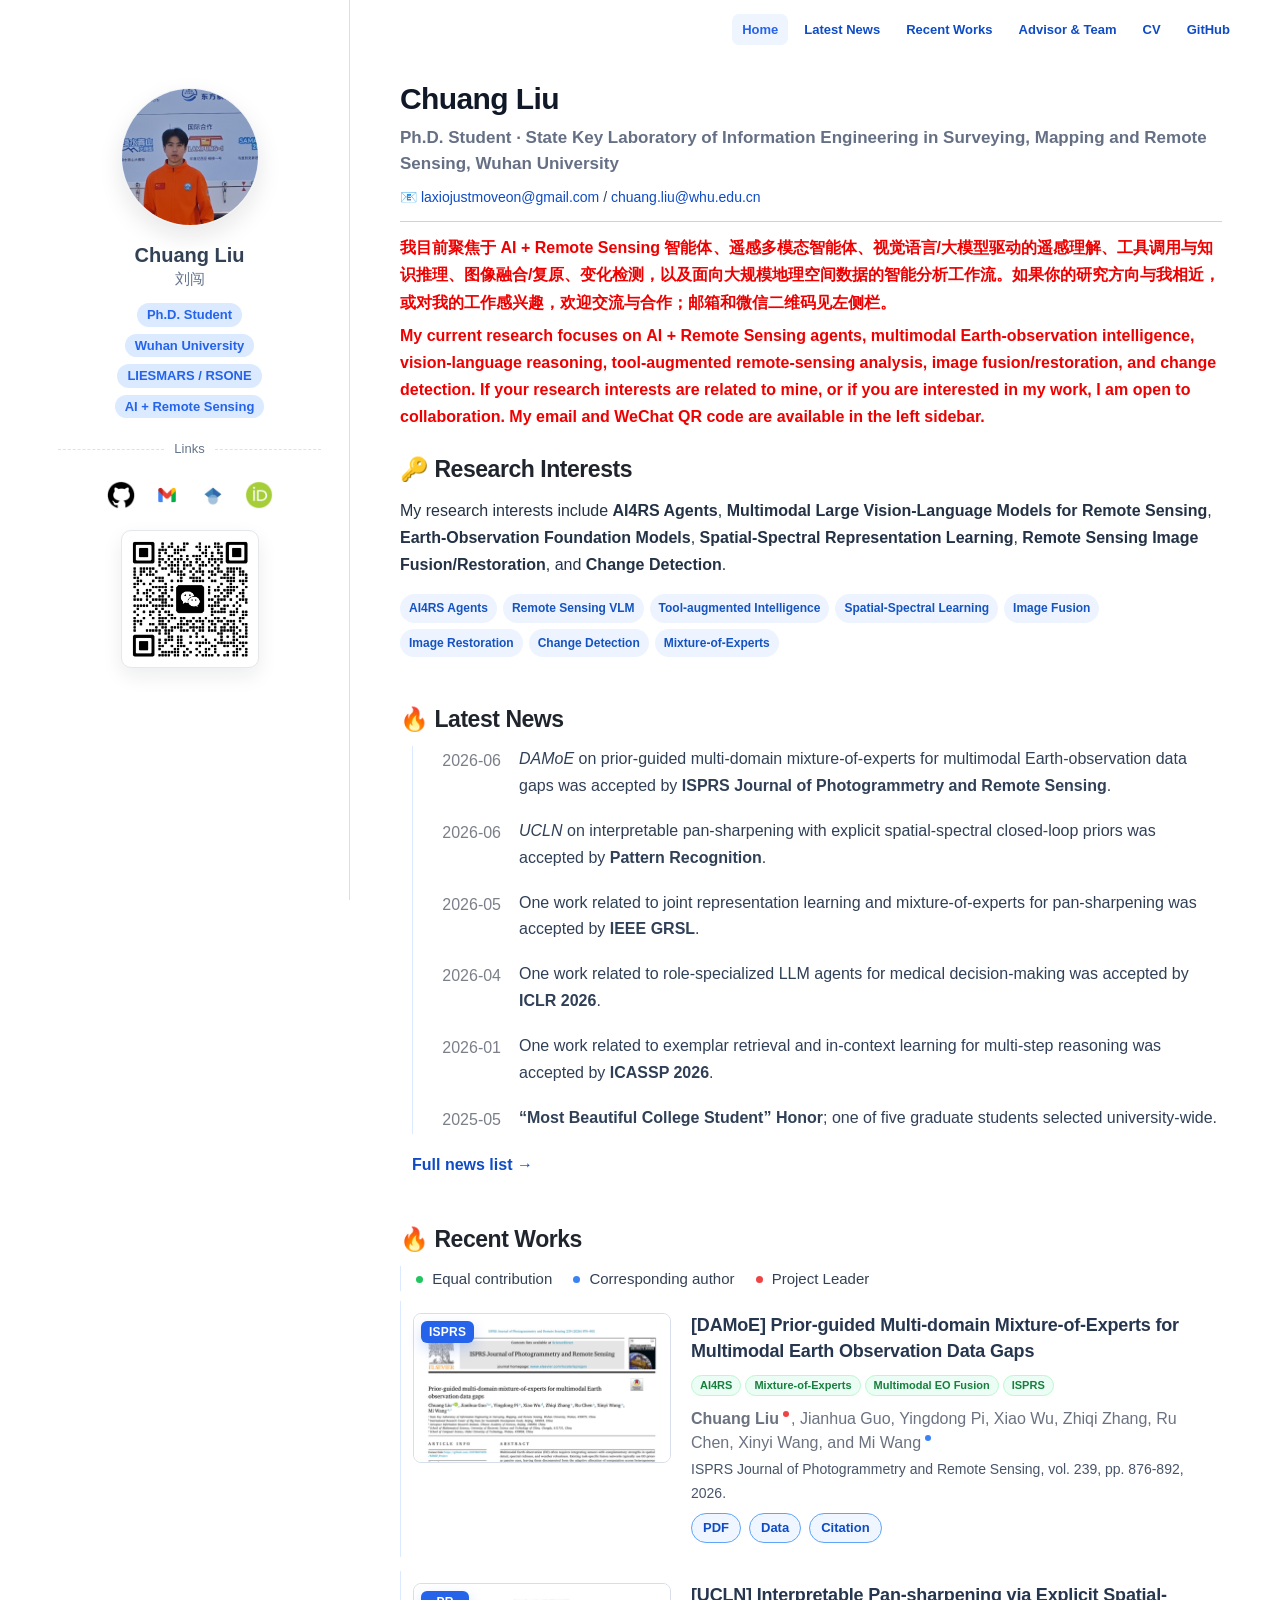
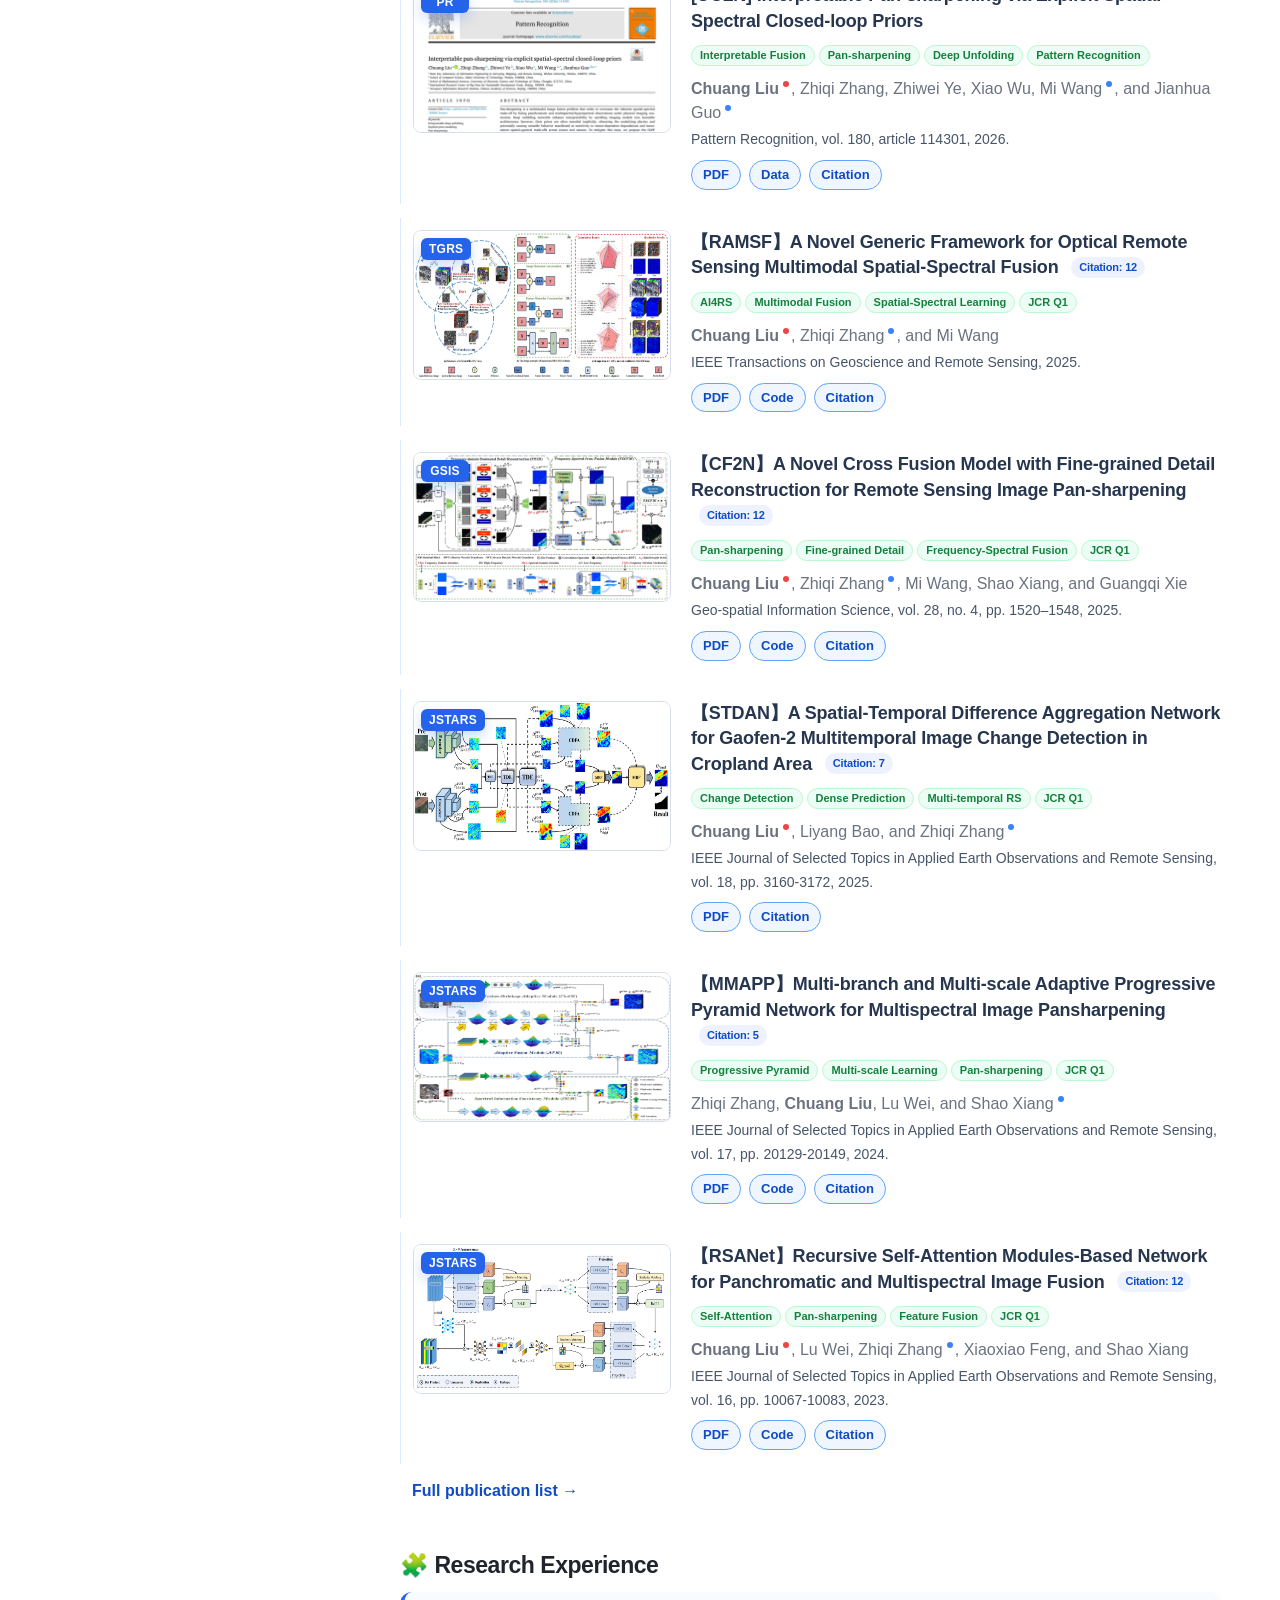
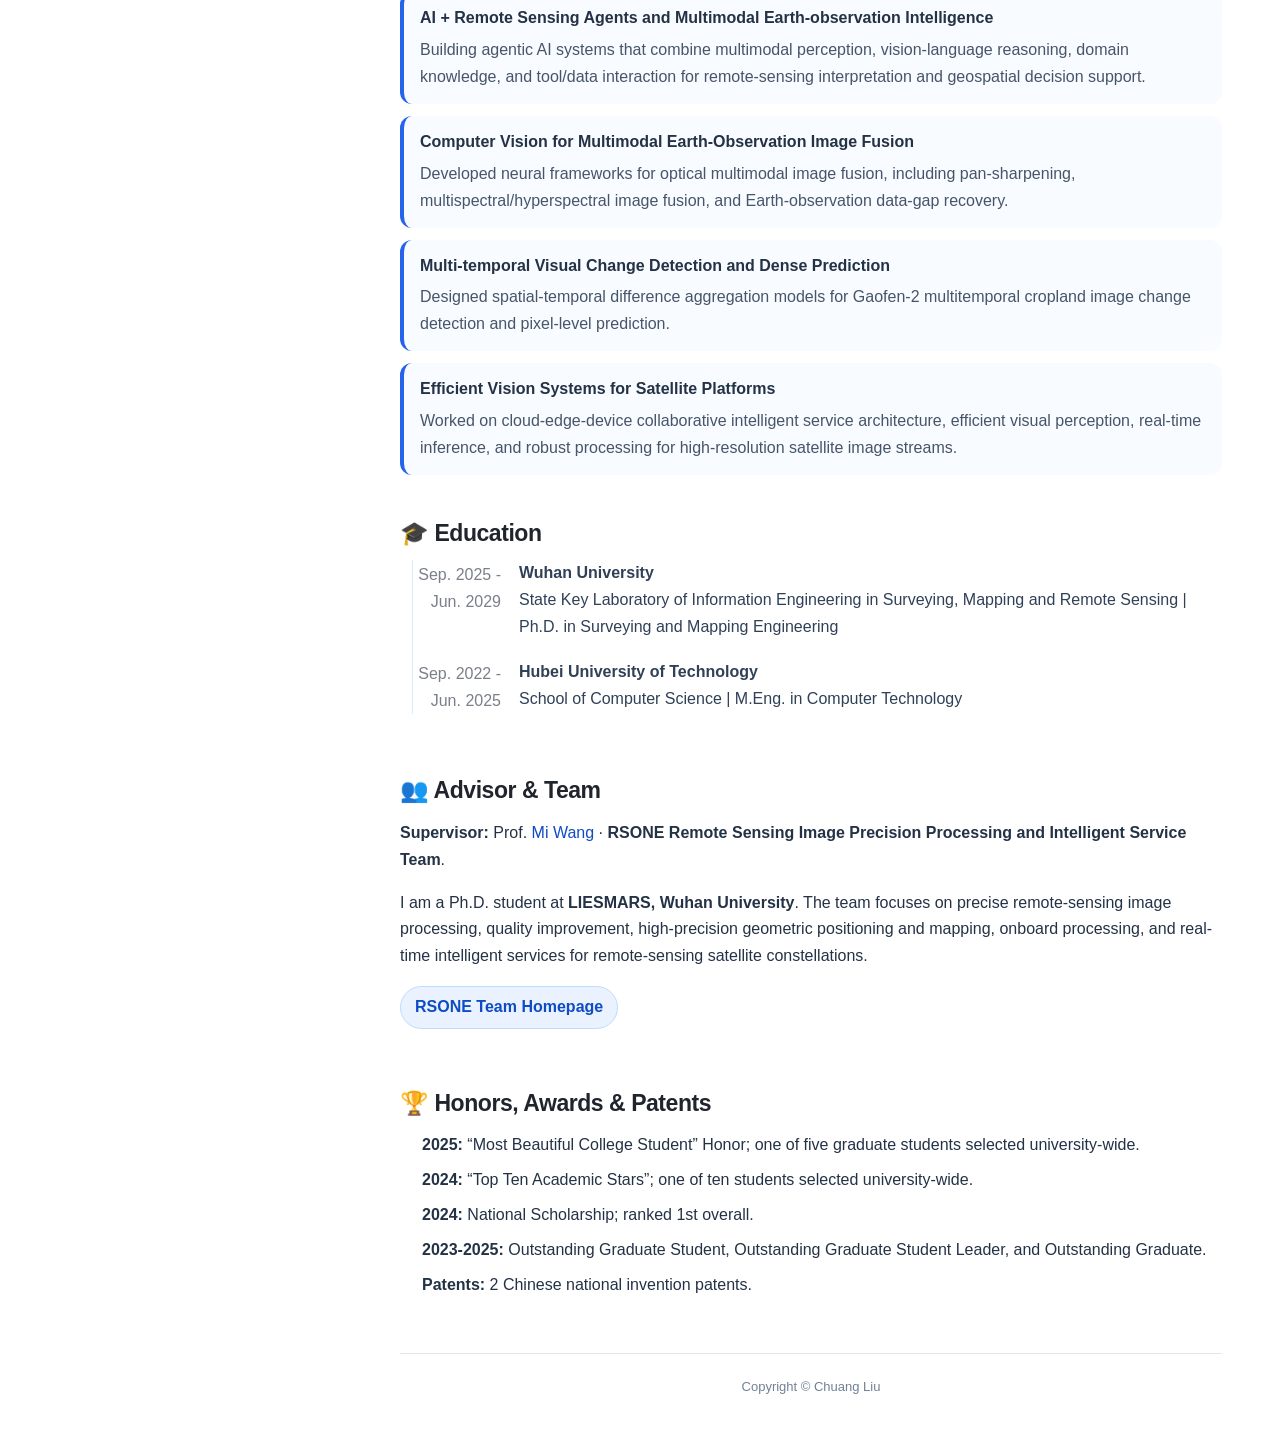
==== commit 87d4e360: "Update June publications" ====
--- a/index.html
+++ b/index.html
@@ -67,7 +67,8 @@
 <section class="content-section scrollspy" id="news">
 <h2>🔥 Latest News</h2>
 <div class="news-timeline">
-<div class="news-row"><time>2026-06</time><p>One work related to interpretable pan-sharpening with explicit spatial-spectral closed-loop priors was accepted by <b>Pattern Recognition</b>.</p></div>
+<div class="news-row"><time>2026-06</time><p><i>DAMoE</i> on prior-guided multi-domain mixture-of-experts for multimodal Earth-observation data gaps was accepted by <b>ISPRS Journal of Photogrammetry and Remote Sensing</b>.</p></div>
+        <div class="news-row"><time>2026-06</time><p><i>UCLN</i> on interpretable pan-sharpening with explicit spatial-spectral closed-loop priors was accepted by <b>Pattern Recognition</b>.</p></div>
         <div class="news-row"><time>2026-05</time><p>One work related to joint representation learning and mixture-of-experts for pan-sharpening was accepted by <b>IEEE GRSL</b>.</p></div>
         <div class="news-row"><time>2026-04</time><p>One work related to role-specialized LLM agents for medical decision-making was accepted by <b>ICLR 2026</b>.</p></div>
         <div class="news-row"><time>2026-01</time><p>One work related to exemplar retrieval and in-context learning for multi-step reasoning was accepted by <b>ICASSP 2026</b>.</p></div>
@@ -82,6 +83,26 @@
 <span><i class="role-dot corr"></i> Corresponding author</span>
 <span><i class="role-dot lead"></i> Project Leader</span>
 </div>
+<article class="work-card">
+<div class="work-thumb"><span class="venue-badge">ISPRS</span><img alt="DAMoE thumbnail" src="./images/damoe_thumb.png"/></div>
+<div class="work-body">
+<div class="work-title">[DAMoE] Prior-guided Multi-domain Mixture-of-Experts for Multimodal Earth Observation Data Gaps</div>
+<div class="work-tags"><span>AI4RS</span><span>Mixture-of-Experts</span><span>Multimodal EO Fusion</span><span>ISPRS</span></div>
+<div class="work-authors"><b>Chuang Liu</b><sup class="role-dot lead"></sup>, Jianhua Guo, Yingdong Pi, Xiao Wu, Zhiqi Zhang, Ru Chen, Xinyi Wang, and Mi Wang<sup class="role-dot corr"></sup></div>
+<div class="work-venue">ISPRS Journal of Photogrammetry and Remote Sensing, vol. 239, pp. 876-892, 2026.</div>
+<div class="work-links"><a href="./papers/damoe.pdf" rel="noopener" target="_blank">PDF</a><a href="https://github.com/JUSTM0VE0N/RSMIF_Project" rel="noopener" target="_blank">Data</a><a href="./citations/damoe.bib" rel="noopener" target="_blank">Citation</a></div>
+</div>
+</article>
+<article class="work-card">
+<div class="work-thumb"><span class="venue-badge">PR</span><img alt="UCLN thumbnail" src="./images/ucln_thumb.png"/></div>
+<div class="work-body">
+<div class="work-title">[UCLN] Interpretable Pan-sharpening via Explicit Spatial-Spectral Closed-loop Priors</div>
+<div class="work-tags"><span>Interpretable Fusion</span><span>Pan-sharpening</span><span>Deep Unfolding</span><span>Pattern Recognition</span></div>
+<div class="work-authors"><b>Chuang Liu</b><sup class="role-dot lead"></sup>, Zhiqi Zhang, Zhiwei Ye, Xiao Wu, Mi Wang<sup class="role-dot corr"></sup>, and Jianhua Guo<sup class="role-dot corr"></sup></div>
+<div class="work-venue">Pattern Recognition, vol. 180, article 114301, 2026.</div>
+<div class="work-links"><a href="./papers/ucln.pdf" rel="noopener" target="_blank">PDF</a><a href="https://github.com/JUSTM0VE0N/RSMIF_Project" rel="noopener" target="_blank">Data</a><a href="./citations/ucln.bib" rel="noopener" target="_blank">Citation</a></div>
+</div>
+</article>
 <article class="work-card">
 <div class="work-thumb"><span class="venue-badge">TGRS</span><img alt="RAMSF thumbnail" src="./images/ramsf_thumb.png"/></div>
 <div class="work-body">
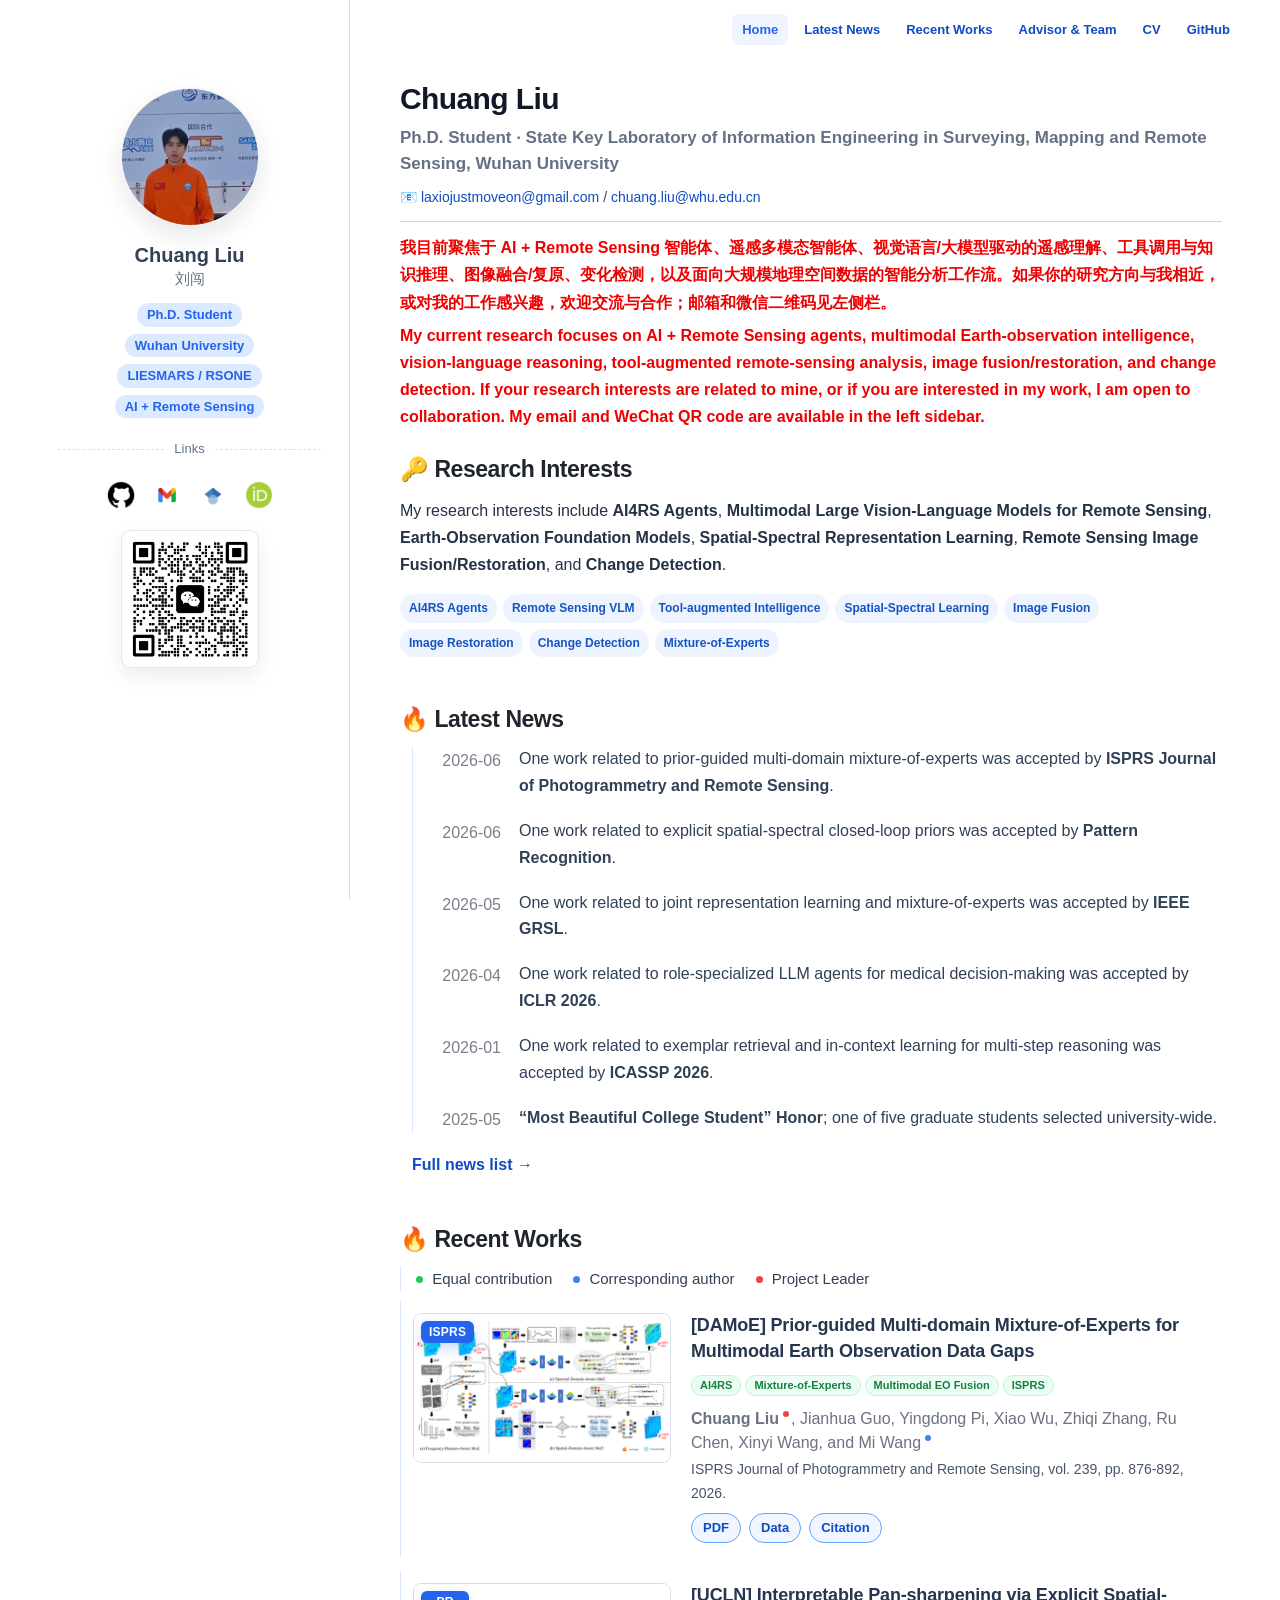
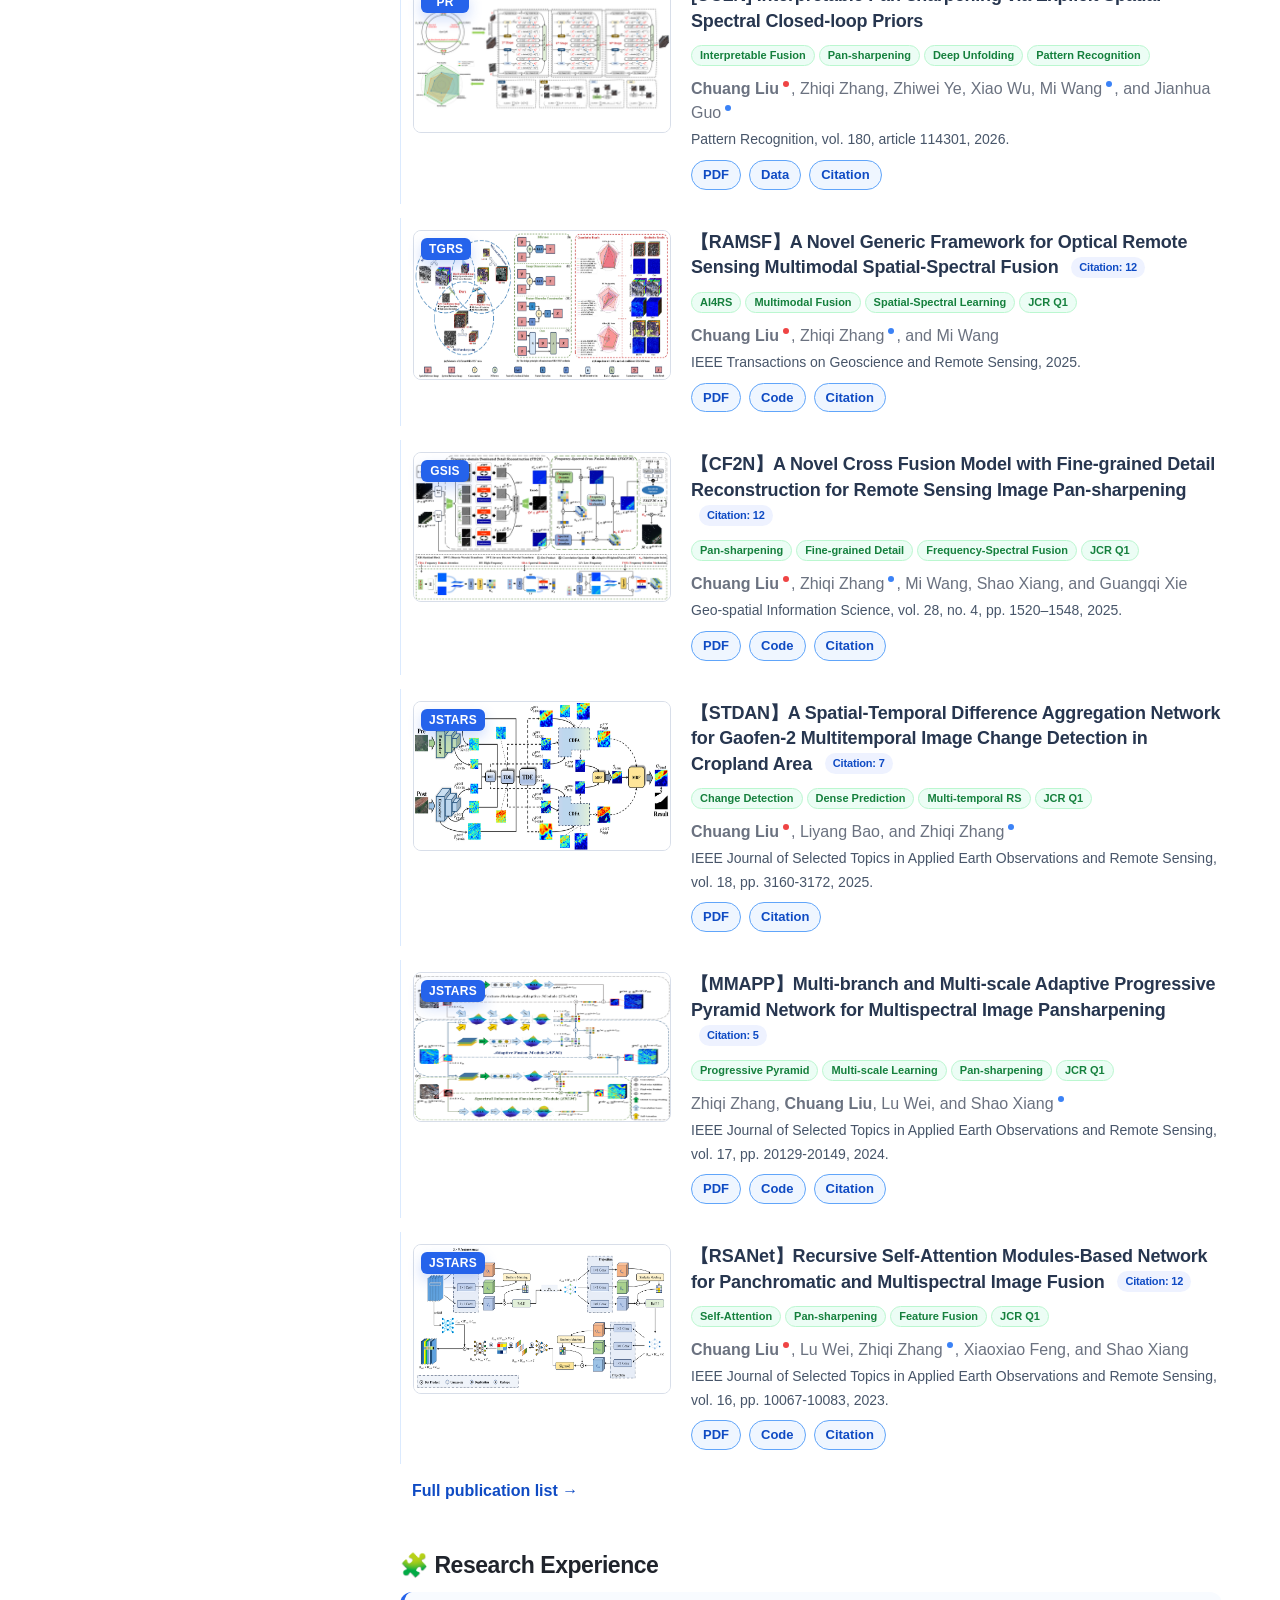
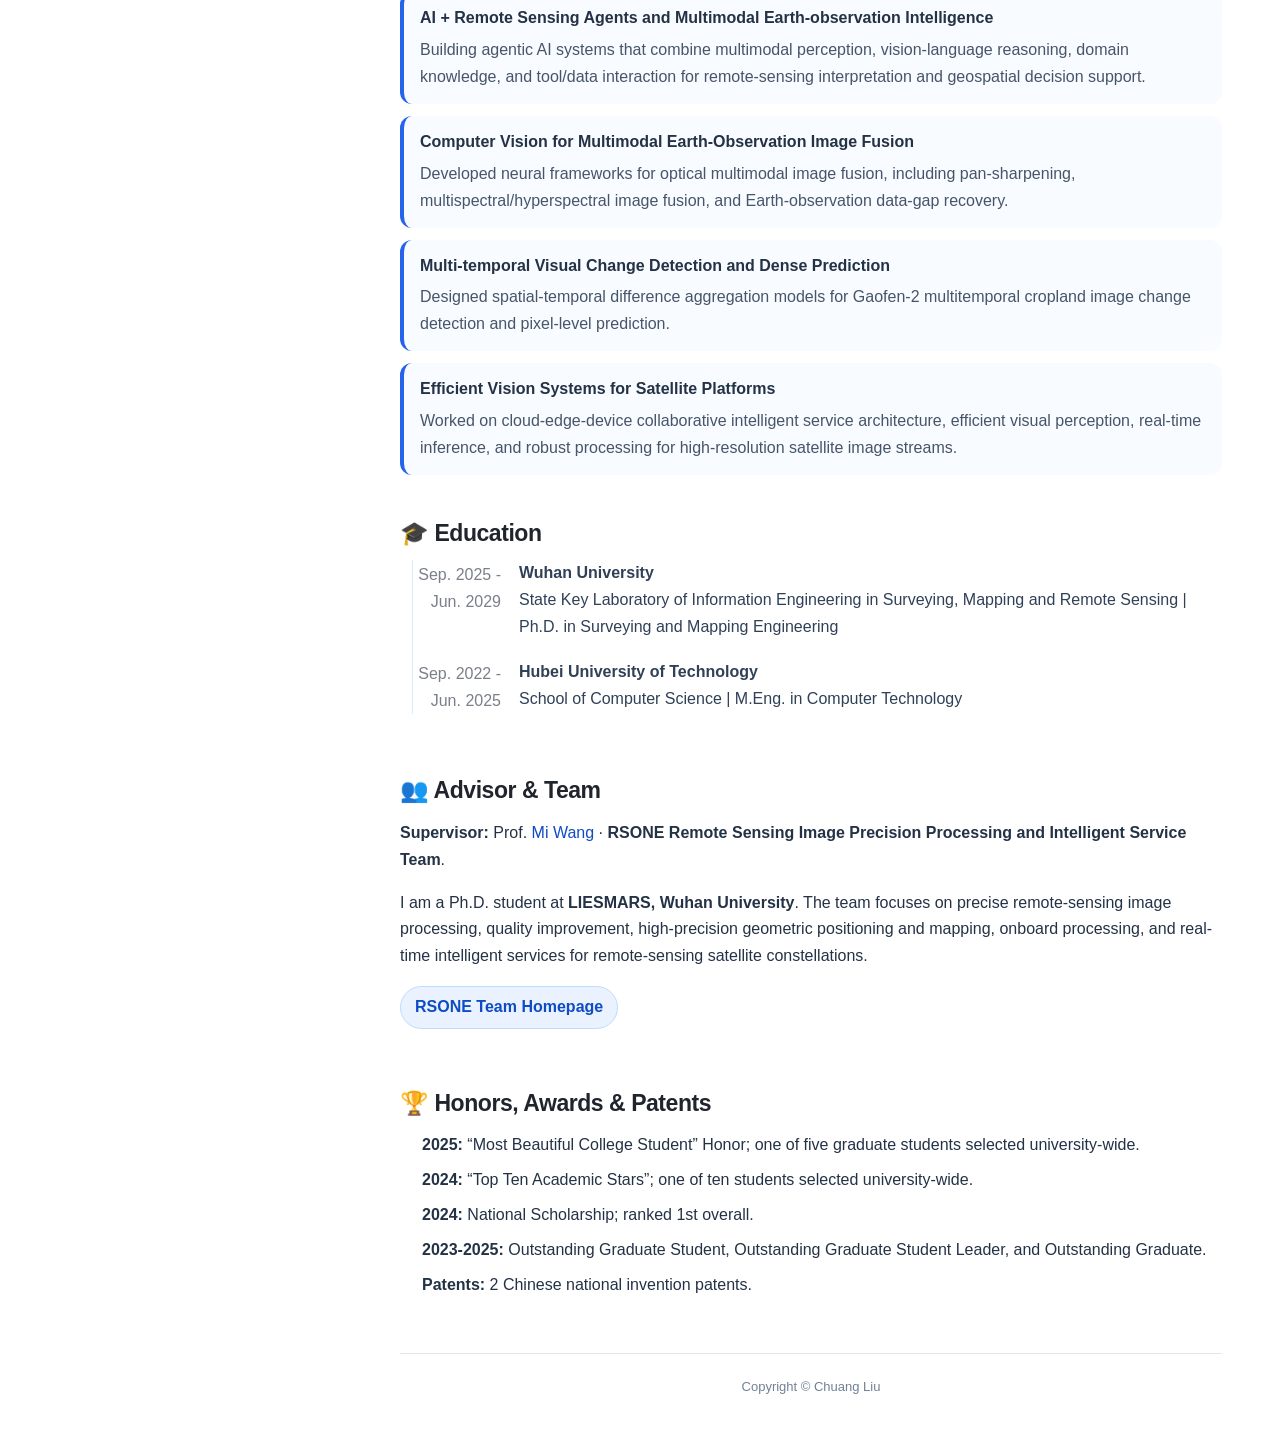
==== commit 6a8c32e3: "Refine recent work thumbnails and news" ====
--- a/index.html
+++ b/index.html
@@ -67,9 +67,9 @@
 <section class="content-section scrollspy" id="news">
 <h2>🔥 Latest News</h2>
 <div class="news-timeline">
-<div class="news-row"><time>2026-06</time><p><i>DAMoE</i> on prior-guided multi-domain mixture-of-experts for multimodal Earth-observation data gaps was accepted by <b>ISPRS Journal of Photogrammetry and Remote Sensing</b>.</p></div>
-        <div class="news-row"><time>2026-06</time><p><i>UCLN</i> on interpretable pan-sharpening with explicit spatial-spectral closed-loop priors was accepted by <b>Pattern Recognition</b>.</p></div>
-        <div class="news-row"><time>2026-05</time><p>One work related to joint representation learning and mixture-of-experts for pan-sharpening was accepted by <b>IEEE GRSL</b>.</p></div>
+<div class="news-row"><time>2026-06</time><p>One work related to prior-guided multi-domain mixture-of-experts was accepted by <b>ISPRS Journal of Photogrammetry and Remote Sensing</b>.</p></div>
+        <div class="news-row"><time>2026-06</time><p>One work related to explicit spatial-spectral closed-loop priors was accepted by <b>Pattern Recognition</b>.</p></div>
+        <div class="news-row"><time>2026-05</time><p>One work related to joint representation learning and mixture-of-experts was accepted by <b>IEEE GRSL</b>.</p></div>
         <div class="news-row"><time>2026-04</time><p>One work related to role-specialized LLM agents for medical decision-making was accepted by <b>ICLR 2026</b>.</p></div>
         <div class="news-row"><time>2026-01</time><p>One work related to exemplar retrieval and in-context learning for multi-step reasoning was accepted by <b>ICASSP 2026</b>.</p></div>
         <div class="news-row"><time>2025-05</time><p><b>“Most Beautiful College Student” Honor</b>; one of five graduate students selected university-wide.</p></div>
